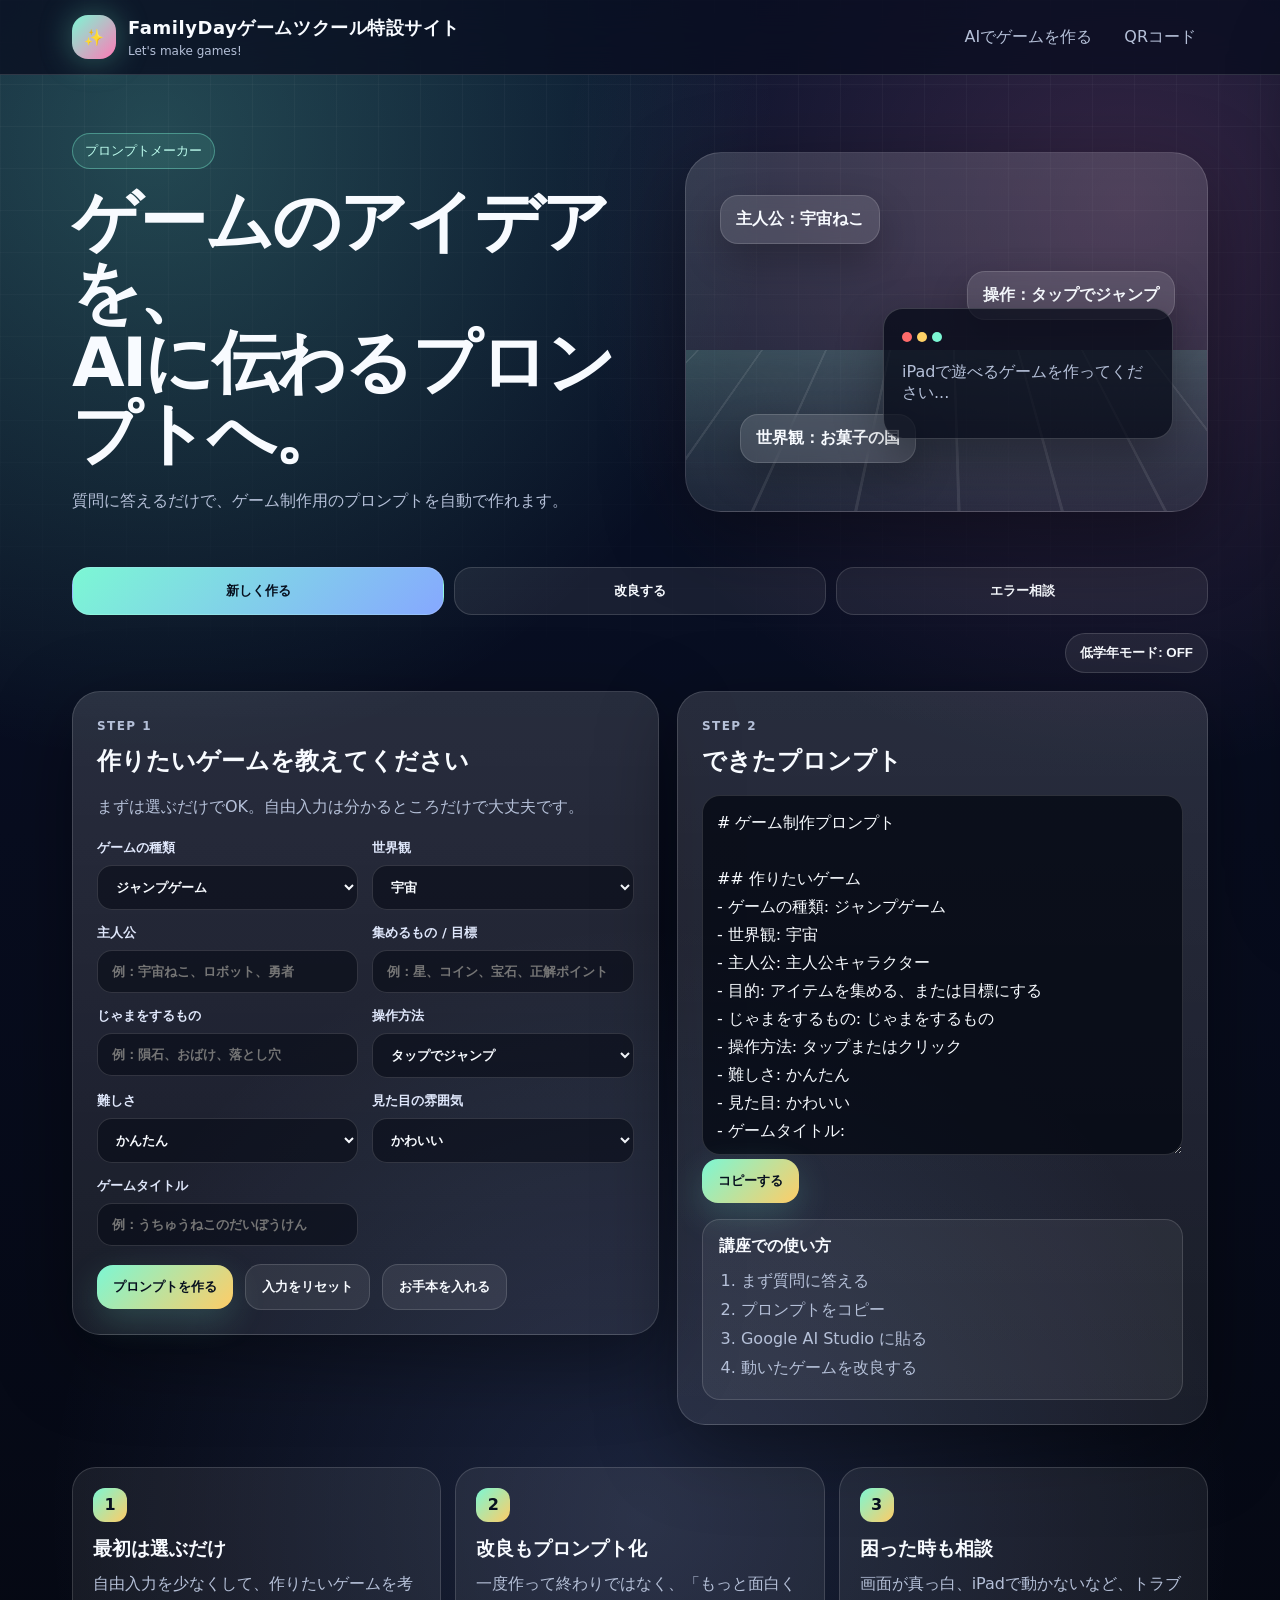
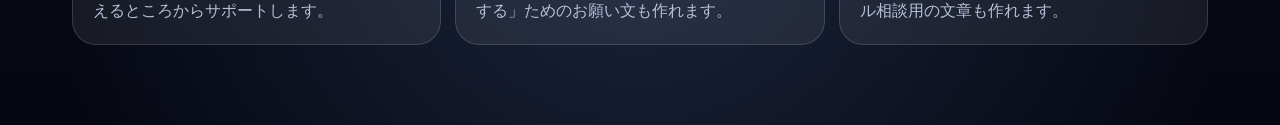
==== index.html @ 4c0fb4bf "Merge pull request #21 from RinRin-lol/17-作ったゲームで遊ぶ画面は不要 ゲームセンターへのリンクを削除" ====
<!doctype html>
<html lang="ja">
<head>
  <meta charset="utf-8" />
  <meta name="viewport" content="width=device-width, initial-scale=1" />
  <title>FamilyDayゲームツクール特設サイト</title>
  <link rel="stylesheet" href="styles.css" />
</head>
<body>
  <header class="site-header">
    <div class="header-inner">
      <a class="brand" href="#top" aria-label="トップへ戻る">
        <span class="brand-icon">✨</span>
        <span>
          <strong id="brandTitle">FamilyDayゲームツクール特設サイト</strong>
          <small>Let's make games!</small>
        </span>
      </a>
      <nav class="top-nav" aria-label="メニュー">
        <a id="navMakeGame" href="https://aistudio.google.com/" target="_blank" rel="noopener noreferrer">AIでゲームを作る</a>
        <a id="navQrCode" href="#qrSection" aria-controls="qrSection" aria-expanded="false">QRコード</a>
      </nav>
    </div>
  </header>

  <div class="qr-overlay" id="qrOverlay" aria-hidden="true"></div>

  <main id="top">
    <section class="hero">
      <div class="hero-copy">
        <p class="kicker" id="kickerText">プロンプトメーカー</p>
        <h1 id="heroTitle">ゲームのアイデアを、<br />AIに伝わるプロンプトへ。</h1>
        <p class="lead" id="heroLead">
          質問に答えるだけで、ゲーム制作用のプロンプトを自動で作れます。
        </p>
      </div>
      <div class="hero-card" aria-hidden="true">
        <div class="floating-card card-a" id="cardAText">主人公：宇宙ねこ</div>
        <div class="floating-card card-b" id="cardBText">操作：タップでジャンプ</div>
        <div class="floating-card card-c" id="cardCText">世界観：お菓子の国</div>
        <div class="prompt-preview">
          <span class="dot red"></span><span class="dot yellow"></span><span class="dot green"></span>
          <p id="previewPromptText">HTML、CSS、JavaScriptを使って、iPadで遊べるゲームを作ってください...</p>
        </div>
      </div>
    </section>

    <section class="qr-section" id="qrSection" aria-label="QRコード" aria-hidden="true">
      <div class="qr-panel">
        <button type="button" class="qr-close" id="qrCloseButton" aria-label="閉じる">×</button>
        <div class="qr-copy">
          <p class="kicker" id="qrKickerText">ゲーム共有QRコード</p>
          <h2 id="qrTitle">QRコードを表示</h2>
          <p id="qrLead">講座で配布するQRコードです。必要なときに保存して使えます。</p>
          <a class="btn primary" id="downloadQrButton" href="img/gamemake.png" download="gamemake.png">QRコードをダウンロード</a>
        </div>
        <figure class="qr-figure">
          <img src="img/gamemake.png" alt="ゲーム作成ページのQRコード" id="qrImage" loading="lazy" />
        </figure>
      </div>
    </section>

    <section class="mode-tabs" aria-label="モード選択">
      <button class="mode active" data-mode="make">新しく作る</button>
      <button class="mode" data-mode="improve">改良する</button>
      <button class="mode" data-mode="fix">エラー相談</button>
    </section>

    <section class="reading-mode-bar" aria-label="表示モード">
      <button type="button" class="btn ghost" id="readingModeToggle" aria-pressed="false">低学年モード: OFF</button>
    </section>

    <section class="workspace">
      <form class="panel form-panel" id="promptForm">
        <div class="panel-head">
          <p class="label">STEP 1</p>
          <h2 id="formTitle">作りたいゲームを教えてください</h2>
          <p id="formHelp">まずは選ぶだけでOK。自由入力は分かるところだけで大丈夫です。</p>
        </div>

        <div class="form-grid" id="make" data-section="make">
          <label>
            ゲームの種類
            <select id="genre">
              <option>ジャンプゲーム</option>
              <option>避けゲー</option>
              <option>シューティング</option>
              <option>迷路ゲーム</option>
              <option>クイズゲーム</option>
              <option>クリック連打ゲーム</option>
              <option>宝探しゲーム</option>
              <option>育成ゲーム</option>
              <option value="__other__">その他</option>
            </select>
            <input id="genreOther" class="hidden" placeholder="その他のゲームの種類を入力" />
          </label>
          <label>
            世界観
            <select id="world">
              <option>宇宙</option>
              <option>森</option>
              <option>海</option>
              <option>学校</option>
              <option>おばけ屋敷</option>
              <option>未来都市</option>
              <option>雪山</option>
              <option>お菓子の国</option>
              <option value="__other__">その他</option>
            </select>
            <input id="worldOther" class="hidden" placeholder="その他の世界観を入力" />
          </label>
          <label>
            主人公
            <input id="heroName" placeholder="例：宇宙ねこ、ロボット、勇者" />
          </label>
          <label>
            集めるもの / 目標
            <input id="goalItem" placeholder="例：星、コイン、宝石、正解ポイント" />
          </label>
          <label>
            じゃまをするもの
            <input id="enemy" placeholder="例：隕石、おばけ、落とし穴" />
          </label>
          <label>
            操作方法
            <select id="control">
              <option>タップまたはクリック</option>
              <option>画面上のボタン</option>
              <option>キーボードの矢印キー</option>
              <option>マウス移動</option>
              <option>タップでジャンプ</option>
              <option value="__other__">その他</option>
            </select>
            <input id="controlOther" class="hidden" placeholder="その他の操作方法を入力" />
          </label>
          <label>
            難しさ
            <select id="difficulty">
              <option>かんたん</option>
              <option>ふつう</option>
              <option>少しむずかしい</option>
              <option value="__other__">その他</option>
            </select>
            <input id="difficultyOther" class="hidden" placeholder="その他の難しさを入力" />
          </label>
          <label>
            見た目の雰囲気
            <select id="tone">
              <option>かわいい</option>
              <option>かっこいい</option>
              <option>レトロゲーム風</option>
              <option>明るくカラフル</option>
              <option>シンプルで見やすい</option>
              <option value="__other__">その他</option>
            </select>
            <input id="toneOther" class="hidden" placeholder="その他の見た目の雰囲気を入力" />
          </label>
          <label>
            ゲームタイトル
            <input id="gameTitle" placeholder="例：うちゅうねこのだいぼうけん" />
          </label>
        </div>

        <div class="form-grid hidden" id="improve" data-section="improve">
          <label>
            何を改良したい？
            <select id="improveType">
              <option>もっと面白くしたい</option>
              <option>難易度を上げたい</option>
              <option>難易度を下げたい</option>
              <option>スコア機能を追加したい</option>
              <option>制限時間を追加したい</option>
              <option>スマホ・iPadで遊びやすくしたい</option>
              <option>見た目を良くしたい</option>
              <option value="__other__">その他</option>
            </select>
            <input id="improveTypeOther" class="hidden" placeholder="その他の改良内容を入力" />
          </label>
          <label>
            今のゲームで気に入っているところ
            <input id="goodPoint" placeholder="例：キャラクター、操作、音、背景" />
          </label>
          <label class="wide">
            追加したいアイデア
            <textarea id="newIdea" rows="4" placeholder="例：時間がたつと敵が速くなるようにしたい"></textarea>
          </label>
        </div>

        <div class="form-grid hidden" id="fix" data-section="fix">
          <label>
            こまっていること
            <select id="trouble">
              <option>画面が真っ白</option>
              <option>ボタンが反応しない</option>
              <option>キャラクターが動かない</option>
              <option>iPadで操作しにくい</option>
              <option>ゲームオーバーにならない</option>
              <option>画像や音が表示されない</option>
              <option value="__other__">その他</option>
            </select>
            <input id="troubleOther" class="hidden" placeholder="その他のこまっていることを入力" />
          </label>
          <label class="wide">
            くわしい状況
            <textarea id="troubleDetail" rows="4" placeholder="例：コードを貼って実行したら、背景だけ表示されます"></textarea>
          </label>
        </div>

        <div class="form-actions">
          <button type="button" class="btn primary" id="generate">プロンプトを作る</button>
          <button type="reset" class="btn ghost" id="resetButton">入力をリセット</button>
          <button type="button" class="btn ghost" id="fillSample">お手本を入れる</button>
        </div>
      </form>

      <aside class="panel output-panel">
        <div class="panel-head">
          <p class="label">STEP 2</p>
          <h2>できたプロンプト</h2>
        </div>
        <textarea id="output" class="output" readonly placeholder="ここにプロンプトが表示されます"></textarea>
        <div class="copy-row">
          <button class="btn primary" id="copy">コピーする</button>
          <span id="copyStatus" role="status"></span>
        </div>
        <div class="hint-box">
          <strong>講座での使い方</strong>
          <ol>
            <li>まず質問に答える</li>
            <li>プロンプトをコピー</li>
            <li>Google AI Studio に貼る</li>
            <li>動いたゲームを改良する</li>
          </ol>
        </div>
      </aside>
    </section>

    <section class="cards-section">
      <article class="info-card">
        <span>1</span>
        <h3>最初は選ぶだけ</h3>
        <p>自由入力を少なくして、作りたいゲームを考えるところからサポートします。</p>
      </article>
      <article class="info-card">
        <span>2</span>
        <h3>改良もプロンプト化</h3>
        <p>一度作って終わりではなく、「もっと面白くする」ためのお願い文も作れます。</p>
      </article>
      <article class="info-card">
        <span>3</span>
        <h3>困った時も相談</h3>
        <p>画面が真っ白、iPadで動かないなど、トラブル相談用の文章も作れます。</p>
      </article>
    </section>
  </main>

  <script src="app.js"></script>
  <script src="gameLogic.js"></script>
</body>
</html>
---- styles.css ----
/* =========================================================
   Game Prompt Builder - styles.css
   子供向けゲーム制作講座用のプロンプト補助サイト
   ========================================================= */
:root {
  --bg: #080d1f;
  --panel: rgba(255, 255, 255, .08);
  --panel-strong: rgba(255, 255, 255, .13);
  --text: #f8fbff;
  --muted: #b5c0d8;
  --line: rgba(255, 255, 255, .14);
  --primary: #7cf7d4;
  --primary-2: #86a8ff;
  --accent: #ffcc66;
  --pink: #ff7ab6;
  --danger: #ff6b6b;
  --shadow: 0 24px 80px rgba(0, 0, 0, .38);
  --radius: 28px;
}

* { box-sizing: border-box; }
html { scroll-behavior: smooth; }
body {
  margin: 0;
  font-family: ui-sans-serif, system-ui, -apple-system, BlinkMacSystemFont, "Segoe UI", "Noto Sans JP", sans-serif;
  color: var(--text);
  min-height: 100vh;
  background:
    radial-gradient(circle at 12% 8%, rgba(124, 247, 212, .24), transparent 32%),
    radial-gradient(circle at 88% 12%, rgba(255, 122, 182, .18), transparent 30%),
    radial-gradient(circle at 50% 88%, rgba(134, 168, 255, .17), transparent 36%),
    linear-gradient(180deg, #08132c 0%, #080d1f 48%, #050812 100%);
}
body::before {
  content: "";
  position: fixed;
  inset: 0;
  pointer-events: none;
  background-image:
    linear-gradient(rgba(255,255,255,.035) 1px, transparent 1px),
    linear-gradient(90deg, rgba(255,255,255,.035) 1px, transparent 1px);
  background-size: 42px 42px;
  mask-image: linear-gradient(to bottom, black 0%, transparent 85%);
}
a { color: inherit; text-decoration: none; }

.site-header {
  position: sticky;
  top: 0;
  z-index: 10;
  border-bottom: 1px solid var(--line);
  background: rgba(8, 13, 31, .76);
  backdrop-filter: blur(18px);
}
.header-inner {
  max-width: 1180px;
  margin: auto;
  padding: 15px 22px;
  display: flex;
  align-items: center;
  justify-content: space-between;
  gap: 18px;
}
.brand { display: flex; align-items: center; gap: 12px; }
.brand-icon {
  width: 44px;
  height: 44px;
  display: grid;
  place-items: center;
  border-radius: 16px;
  background: linear-gradient(135deg, var(--primary), var(--pink));
  box-shadow: 0 0 32px rgba(124, 247, 212, .34);
}
.brand strong { display: block; font-size: 18px; letter-spacing: .03em; }
.brand small { color: var(--muted); font-size: 12px; }
.top-nav { display: flex; gap: 8px; flex-wrap: wrap; }
.top-nav a {
  color: var(--muted);
  padding: 8px 11px;
  border: 1px solid transparent;
  border-radius: 999px;
}
.top-nav a:hover { color: var(--text); border-color: var(--line); background: rgba(255,255,255,.06); }

.hero {
  max-width: 1180px;
  margin: auto;
  padding: 58px 22px 28px;
  display: grid;
  grid-template-columns: minmax(0, 1.05fr) minmax(320px, .95fr);
  gap: 34px;
  align-items: center;
}
.kicker {
  display: inline-flex;
  color: #bffff0;
  border: 1px solid rgba(124, 247, 212, .38);
  background: rgba(124, 247, 212, .1);
  border-radius: 999px;
  padding: 8px 12px;
  margin: 0 0 18px;
  font-size: 13px;
}
h1 {
  margin: 0;
  font-size: clamp(38px, 6vw, 68px);
  line-height: 1.04;
  letter-spacing: -.04em;
}
.lead {
  color: var(--muted);
  line-height: 1.85;
  font-size: 16px;
  max-width: 680px;
}
.hero-actions, .form-actions, .copy-row { display: flex; align-items: center; gap: 12px; flex-wrap: wrap; }
.btn {
  border: 0;
  border-radius: 16px;
  padding: 13px 16px;
  font-weight: 850;
  cursor: pointer;
  transition: transform .18s ease, box-shadow .18s ease, background .18s ease;
}
.btn:hover { transform: translateY(-2px); }
.btn.primary {
  color: #07101f;
  background: linear-gradient(135deg, var(--primary), var(--accent));
  box-shadow: 0 12px 34px rgba(124, 247, 212, .19);
}
.btn.ghost {
  color: var(--text);
  background: rgba(255,255,255,.08);
  border: 1px solid var(--line);
}

.hero-card {
  min-height: 360px;
  border: 1px solid var(--line);
  border-radius: 36px;
  background: linear-gradient(180deg, rgba(255,255,255,.14), rgba(255,255,255,.06));
  box-shadow: var(--shadow);
  position: relative;
  overflow: hidden;
}
.hero-card::before {
  content: "";
  position: absolute;
  inset: 55% -10% -22%;
  background:
    repeating-linear-gradient(90deg, rgba(255,255,255,.09) 0 2px, transparent 2px 64px),
    linear-gradient(180deg, rgba(124,247,212,.16), transparent);
  transform: perspective(420px) rotateX(58deg);
  transform-origin: top;
}
.floating-card {
  position: absolute;
  border: 1px solid var(--line);
  background: rgba(255,255,255,.12);
  backdrop-filter: blur(12px);
  padding: 13px 15px;
  border-radius: 18px;
  box-shadow: 0 16px 38px rgba(0,0,0,.24);
  font-weight: 800;
}
.card-a { top: 42px; left: 34px; }
.card-b { top: 118px; right: 32px; }
.card-c { bottom: 48px; left: 54px; }
.prompt-preview {
  position: absolute;
  right: 34px;
  bottom: 72px;
  width: min(290px, 70%);
  border: 1px solid rgba(255,255,255,.18);
  border-radius: 20px;
  background: rgba(5, 9, 22, .74);
  padding: 18px;
  color: var(--muted);
  box-shadow: 0 18px 48px rgba(0,0,0,.32);
}
.dot { display: inline-block; width: 10px; height: 10px; border-radius: 50%; margin-right: 5px; }
.red { background: #ff6b6b; } .yellow { background: #ffd166; } .green { background: #7cf7d4; }

.mode-tabs {
  max-width: 1180px;
  margin: 8px auto 18px;
  padding: 0 22px;
  display: grid;
  grid-template-columns: repeat(3, 1fr);
  gap: 10px;
}
.mode {
  border: 1px solid var(--line);
  background: rgba(255,255,255,.07);
  color: var(--text);
  border-radius: 18px;
  padding: 14px 12px;
  cursor: pointer;
  font-weight: 850;
}
.mode.active {
  color: #07101f;
  background: linear-gradient(135deg, var(--primary), var(--primary-2));
}

.qr-overlay {
  position: fixed;
  inset: 0;
  background: rgba(3, 7, 18, .56);
  backdrop-filter: blur(2px);
  opacity: 0;
  pointer-events: none;
  transition: opacity .24s ease;
  z-index: 24;
}

.qr-overlay.open {
  opacity: 1;
  pointer-events: auto;
}

.qr-section {
  position: fixed;
  top: 0;
  right: 0;
  width: min(94vw, 520px);
  height: 100vh;
  z-index: 25;
  padding: 18px;
  transform: translateX(102%);
  transition: transform .28s ease;
  pointer-events: none;
}

.qr-section.open {
  transform: translateX(0);
  pointer-events: auto;
}

.qr-panel {
  position: relative;
  border: 1px solid var(--line);
  border-radius: var(--radius);
  background: linear-gradient(180deg, var(--panel-strong), var(--panel));
  box-shadow: var(--shadow);
  padding: 24px;
  display: grid;
  grid-template-columns: 1fr;
  gap: 16px;
  height: 100%;
  overflow: auto;
  align-content: start;
}

.qr-close {
  position: absolute;
  top: 12px;
  right: 12px;
  width: 38px;
  height: 38px;
  border: 1px solid var(--line);
  border-radius: 12px;
  color: var(--text);
  background: rgba(255,255,255,.08);
  cursor: pointer;
  font-size: 24px;
  line-height: 1;
}

.qr-copy h2 {
  margin: 0 0 10px;
  font-size: 30px;
  padding-right: 42px;
}

.qr-copy p {
  margin: 0 0 14px;
  color: var(--muted);
  line-height: 1.8;
}

.qr-figure {
  margin: 0;
  display: grid;
  place-items: center;
  border: 1px solid var(--line);
  border-radius: 20px;
  background: rgba(255, 255, 255, .06);
  padding: 12px;
}

.qr-figure img {
  display: block;
  width: min(100%, 280px);
  height: auto;
  border-radius: 12px;
}

.reading-mode-bar {
  max-width: 1180px;
  margin: 0 auto 18px;
  padding: 0 22px;
  display: flex;
  justify-content: flex-end;
}

#readingModeToggle {
  padding: 10px 14px;
  border-radius: 999px;
}

.workspace {
  max-width: 1180px;
  margin: auto;
  padding: 0 22px 34px;
  display: grid;
  grid-template-columns: minmax(0, 1.05fr) minmax(330px, .95fr);
  gap: 18px;
  align-items: start;
}
.panel {
  border: 1px solid var(--line);
  border-radius: var(--radius);
  background: linear-gradient(180deg, var(--panel-strong), var(--panel));
  box-shadow: var(--shadow);
  padding: 24px;
}
.panel-head { margin-bottom: 18px; }
.label {
  color: var(--primary);
  font-weight: 900;
  font-size: 12px;
  letter-spacing: .12em;
  margin: 0 0 8px;
}
.panel h2 { margin: 0 0 8px; font-size: 24px; }
.panel p { color: var(--muted); line-height: 1.75; }
.form-grid {
  display: grid;
  grid-template-columns: repeat(2, minmax(0, 1fr));
  gap: 14px;
  align-items: start;
}
.hidden { display: none; }
label {
  display: grid;
  gap: 8px;
  color: #dfe7fb;
  font-size: 13px;
  font-weight: 800;
  align-self: start;
}
label.wide { grid-column: 1 / -1; }
input, select, textarea {
  width: 100%;
  border: 1px solid var(--line);
  background: rgba(4, 8, 20, .54);
  color: var(--text);
  border-radius: 15px;
  padding: 13px 14px;
  outline: none;
  font: inherit;
}
textarea { resize: vertical; }
input:focus, select:focus, textarea:focus {
  border-color: rgba(124, 247, 212, .75);
  box-shadow: 0 0 0 4px rgba(124, 247, 212, .12);
}
.form-actions { margin-top: 18px; }
.output {
  width: 100%;
  min-height: 360px;
  border-radius: 18px;
  line-height: 1.75;
  background: rgba(2, 6, 16, .72);
}
#copyStatus { color: var(--primary); font-weight: 800; }
.hint-box {
  margin-top: 16px;
  border: 1px solid var(--line);
  border-radius: 18px;
  padding: 16px;
  background: rgba(255,255,255,.06);
  color: var(--muted);
}
.hint-box strong { color: var(--text); }
.hint-box ol { margin: 10px 0 0; padding-left: 22px; line-height: 1.8; }

.cards-section {
  max-width: 1180px;
  margin: auto;
  padding: 8px 22px 80px;
  display: grid;
  grid-template-columns: repeat(3, 1fr);
  gap: 14px;
}
.info-card {
  border: 1px solid var(--line);
  border-radius: 24px;
  background: rgba(255,255,255,.07);
  padding: 20px;
}
.info-card span {
  width: 34px;
  height: 34px;
  display: grid;
  place-items: center;
  border-radius: 12px;
  color: #07101f;
  background: linear-gradient(135deg, var(--primary), var(--accent));
  font-weight: 900;
}
.info-card h3 { margin: 14px 0 8px; }
.info-card p { margin: 0; color: var(--muted); line-height: 1.7; }

@media (max-width: 860px) {
  .top-nav { display: none; }
  .hero, .workspace { grid-template-columns: 1fr; }
  .hero-card { min-height: 270px; }
  .mode-tabs { grid-template-columns: repeat(2, 1fr); }
  .cards-section { grid-template-columns: 1fr; }
  .reading-mode-bar { justify-content: stretch; }
  #readingModeToggle { width: 100%; }
}
@media (max-width: 560px) {
  .qr-section { width: 100vw; padding: 12px; }
  .qr-panel { padding: 18px; }
  .form-grid { grid-template-columns: 1fr; }
  h1 { font-size: 38px; }
  .hero { padding-top: 34px; }
  .mode-tabs { grid-template-columns: 1fr; }
  .panel { padding: 18px; }
}
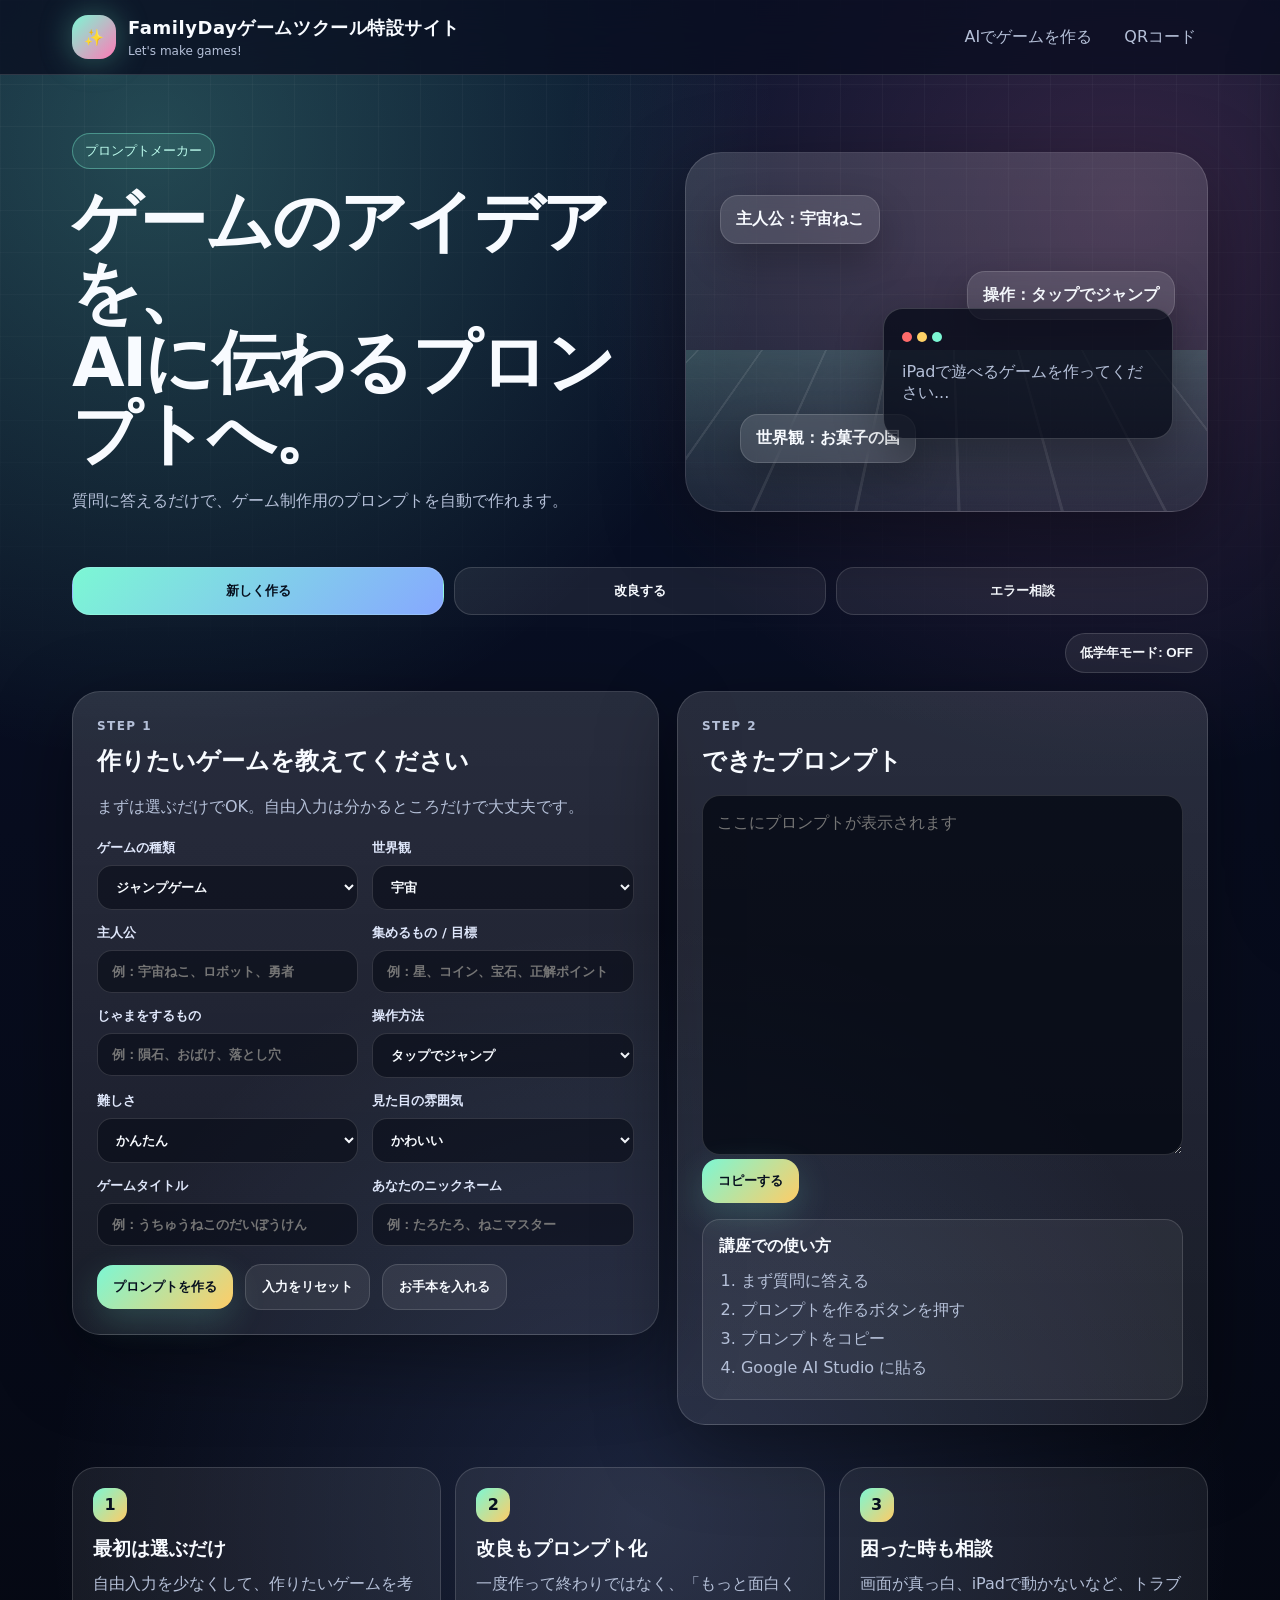
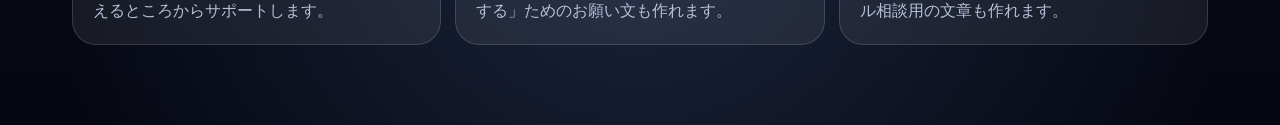
==== commit 572395ca: "ニックネーム欄の追加及びそれに関連するロジックの修正" ====
--- a/index.html
+++ b/index.html
@@ -159,6 +159,10 @@
             ゲームタイトル
             <input id="gameTitle" placeholder="例：うちゅうねこのだいぼうけん" />
           </label>
+          <label>
+            あなたのニックネーム
+            <input id="nickname" placeholder="例：りんたろう、ねこマスター" />
+          </label>
         </div>
 
         <div class="form-grid hidden" id="improve" data-section="improve">
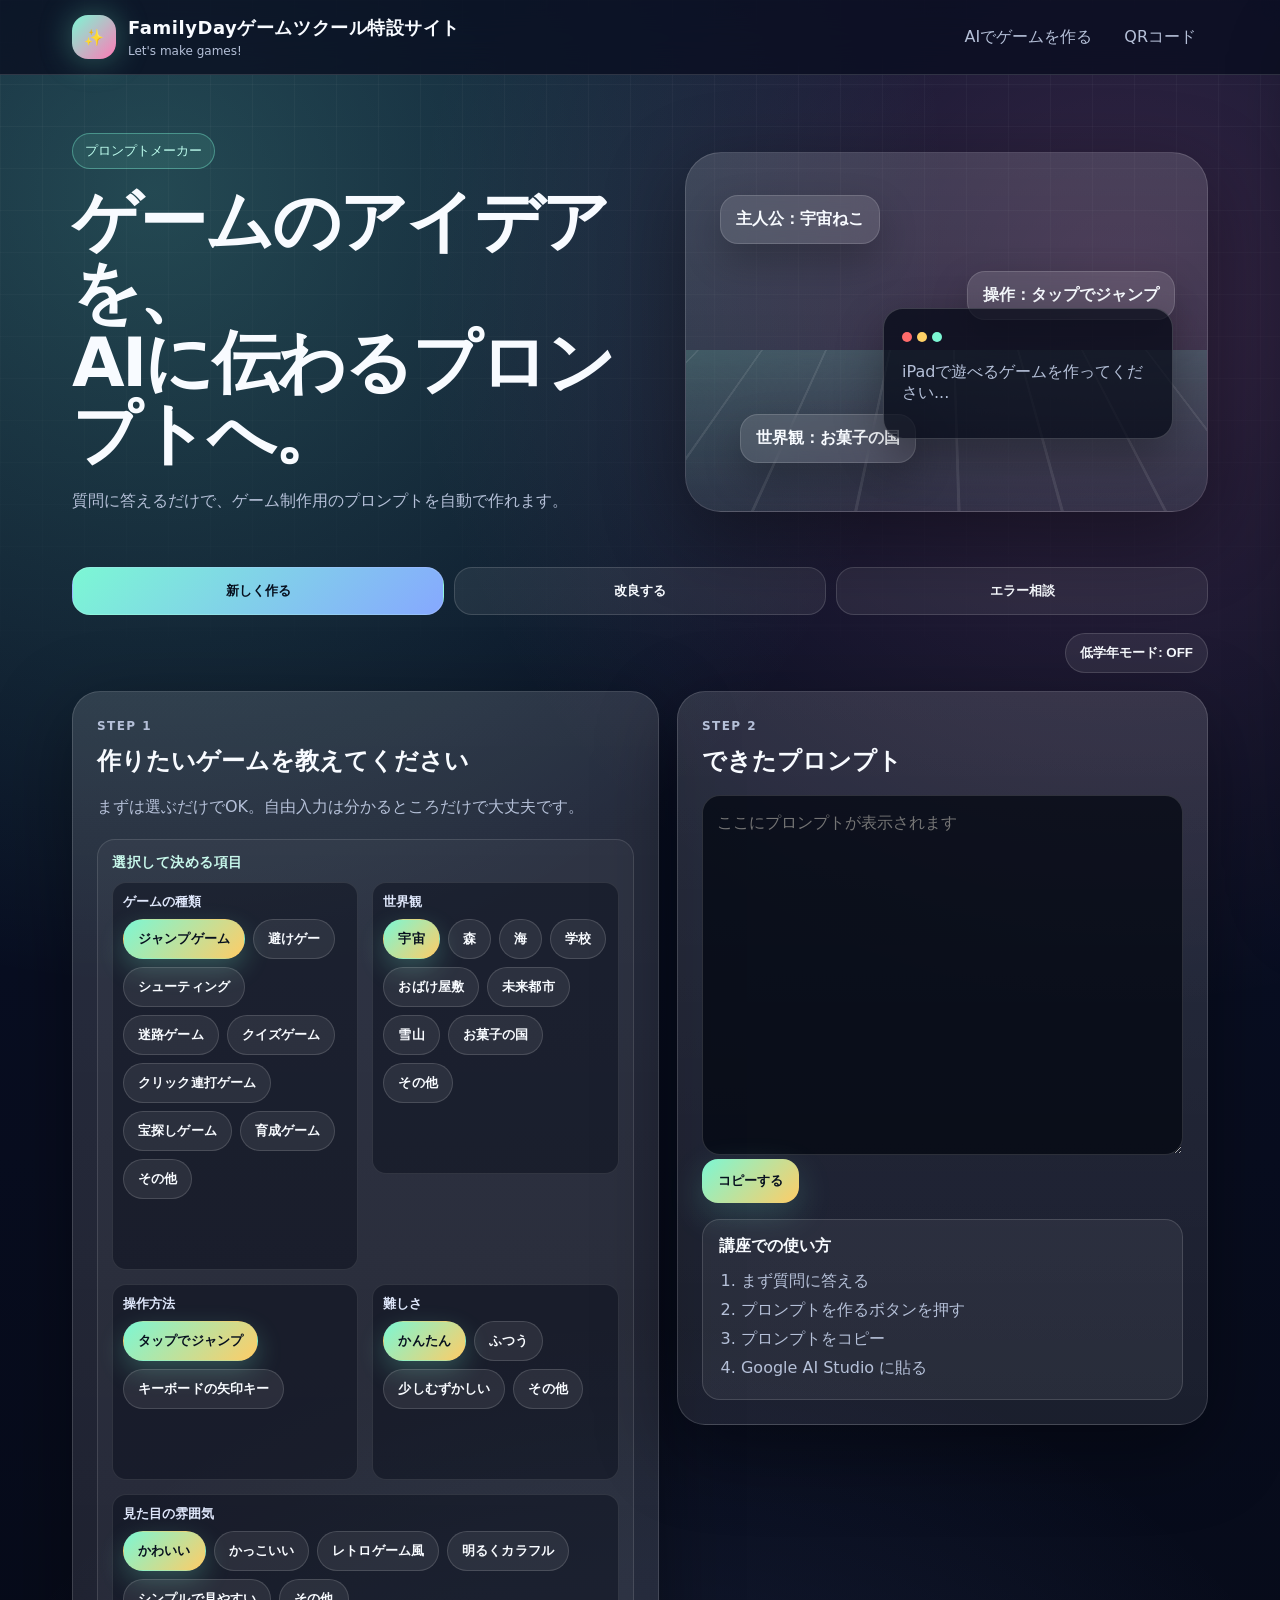
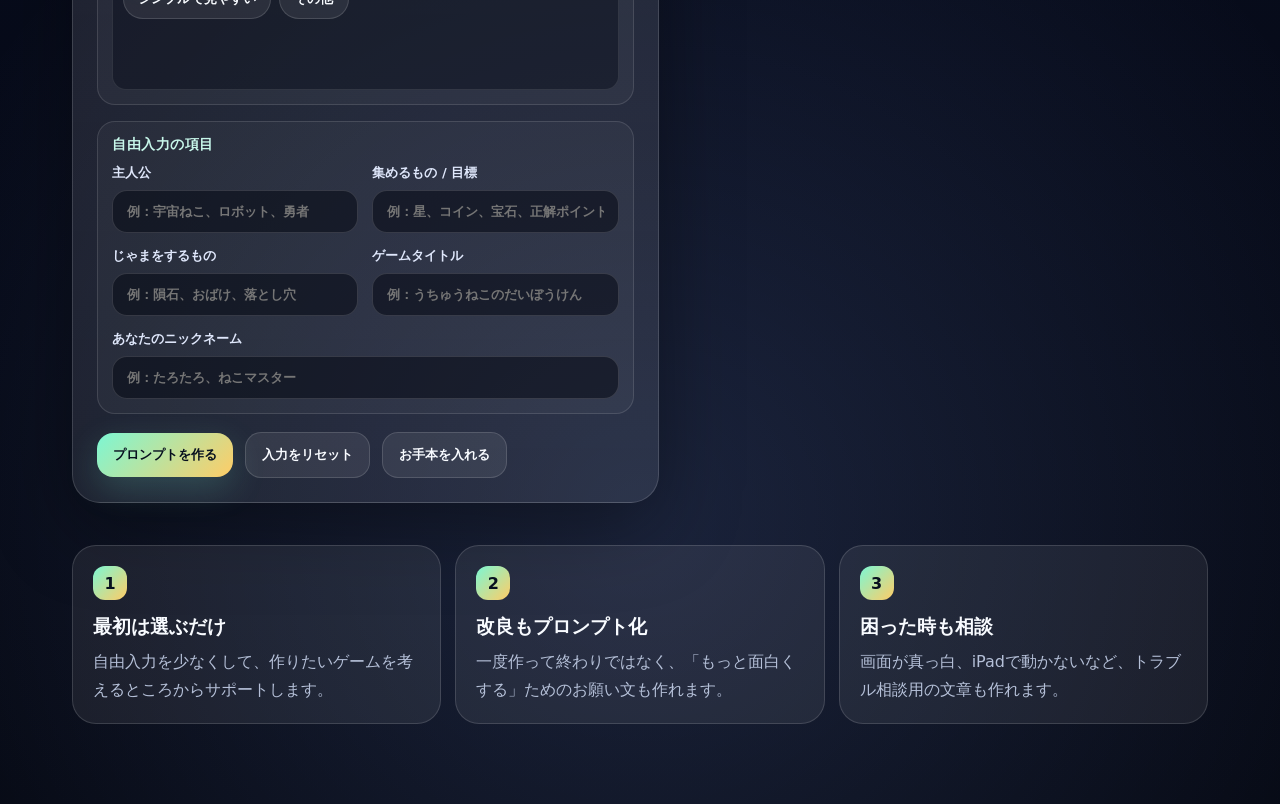
==== commit 2cdc703c: "プルダウンの廃止" ====
--- a/index.html
+++ b/index.html
@@ -79,90 +79,101 @@
         </div>
 
         <div class="form-grid" id="make" data-section="make">
-          <label>
-            ゲームの種類
-            <select id="genre">
-              <option>ジャンプゲーム</option>
-              <option>避けゲー</option>
-              <option>シューティング</option>
-              <option>迷路ゲーム</option>
-              <option>クイズゲーム</option>
-              <option>クリック連打ゲーム</option>
-              <option>宝探しゲーム</option>
-              <option>育成ゲーム</option>
-              <option value="__other__">その他</option>
-            </select>
-            <input id="genreOther" class="hidden" placeholder="その他のゲームの種類を入力" />
-          </label>
-          <label>
-            世界観
-            <select id="world">
-              <option>宇宙</option>
-              <option>森</option>
-              <option>海</option>
-              <option>学校</option>
-              <option>おばけ屋敷</option>
-              <option>未来都市</option>
-              <option>雪山</option>
-              <option>お菓子の国</option>
-              <option value="__other__">その他</option>
-            </select>
-            <input id="worldOther" class="hidden" placeholder="その他の世界観を入力" />
-          </label>
-          <label>
-            主人公
-            <input id="heroName" placeholder="例：宇宙ねこ、ロボット、勇者" />
-          </label>
-          <label>
-            集めるもの / 目標
-            <input id="goalItem" placeholder="例：星、コイン、宝石、正解ポイント" />
-          </label>
-          <label>
-            じゃまをするもの
-            <input id="enemy" placeholder="例：隕石、おばけ、落とし穴" />
-          </label>
-          <label>
-            操作方法
-            <select id="control">
-              <option>タップまたはクリック</option>
-              <option>画面上のボタン</option>
-              <option>キーボードの矢印キー</option>
-              <option>マウス移動</option>
-              <option>タップでジャンプ</option>
-              <option value="__other__">その他</option>
-            </select>
-            <input id="controlOther" class="hidden" placeholder="その他の操作方法を入力" />
-          </label>
-          <label>
-            難しさ
-            <select id="difficulty">
-              <option>かんたん</option>
-              <option>ふつう</option>
-              <option>少しむずかしい</option>
-              <option value="__other__">その他</option>
-            </select>
-            <input id="difficultyOther" class="hidden" placeholder="その他の難しさを入力" />
-          </label>
-          <label>
-            見た目の雰囲気
-            <select id="tone">
-              <option>かわいい</option>
-              <option>かっこいい</option>
-              <option>レトロゲーム風</option>
-              <option>明るくカラフル</option>
-              <option>シンプルで見やすい</option>
-              <option value="__other__">その他</option>
-            </select>
-            <input id="toneOther" class="hidden" placeholder="その他の見た目の雰囲気を入力" />
-          </label>
-          <label>
-            ゲームタイトル
-            <input id="gameTitle" placeholder="例：うちゅうねこのだいぼうけん" />
-          </label>
-          <label>
-            あなたのニックネーム
-            <input id="nickname" placeholder="例：りんたろう、ねこマスター" />
-          </label>
+          <section class="input-panel-block choice-panel-block" aria-label="選択パネル">
+            <h3 class="input-panel-title" id="selectionPanelTitle">選択して決める項目</h3>
+            <div class="panel-grid">
+              <label class="select-field">
+                ゲームの種類
+                <select id="genre">
+                  <option>ジャンプゲーム</option>
+                  <option>避けゲー</option>
+                  <option>シューティング</option>
+                  <option>迷路ゲーム</option>
+                  <option>クイズゲーム</option>
+                  <option>クリック連打ゲーム</option>
+                  <option>宝探しゲーム</option>
+                  <option>育成ゲーム</option>
+                  <option value="__other__">その他</option>
+                </select>
+                <div class="other-slot"><input id="genreOther" class="hidden" placeholder="その他のゲームの種類を入力" /></div>
+              </label>
+              <label class="select-field">
+                世界観
+                <select id="world">
+                  <option>宇宙</option>
+                  <option>森</option>
+                  <option>海</option>
+                  <option>学校</option>
+                  <option>おばけ屋敷</option>
+                  <option>未来都市</option>
+                  <option>雪山</option>
+                  <option>お菓子の国</option>
+                  <option value="__other__">その他</option>
+                </select>
+                <div class="other-slot"><input id="worldOther" class="hidden" placeholder="その他の世界観を入力" /></div>
+              </label>
+              <label class="select-field">
+                操作方法
+                <select id="control">
+                  <option>タップまたはクリック</option>
+                  <option>画面上のボタン</option>
+                  <option>キーボードの矢印キー</option>
+                  <option>マウス移動</option>
+                  <option>タップでジャンプ</option>
+                  <option value="__other__">その他</option>
+                </select>
+                <div class="other-slot"><input id="controlOther" class="hidden" placeholder="その他の操作方法を入力" /></div>
+              </label>
+              <label class="select-field">
+                難しさ
+                <select id="difficulty">
+                  <option>かんたん</option>
+                  <option>ふつう</option>
+                  <option>少しむずかしい</option>
+                  <option value="__other__">その他</option>
+                </select>
+                <div class="other-slot"><input id="difficultyOther" class="hidden" placeholder="その他の難しさを入力" /></div>
+              </label>
+              <label class="select-field wide">
+                見た目の雰囲気
+                <select id="tone">
+                  <option>かわいい</option>
+                  <option>かっこいい</option>
+                  <option>レトロゲーム風</option>
+                  <option>明るくカラフル</option>
+                  <option>シンプルで見やすい</option>
+                  <option value="__other__">その他</option>
+                </select>
+                <div class="other-slot"><input id="toneOther" class="hidden" placeholder="その他の見た目の雰囲気を入力" /></div>
+              </label>
+            </div>
+          </section>
+
+          <section class="input-panel-block free-input-panel" aria-label="自由入力パネル">
+            <h3 class="input-panel-title" id="freeInputPanelTitle">自由入力の項目</h3>
+            <div class="panel-grid">
+              <label>
+                主人公
+                <input id="heroName" placeholder="例：宇宙ねこ、ロボット、勇者" />
+              </label>
+              <label>
+                集めるもの / 目標
+                <input id="goalItem" placeholder="例：星、コイン、宝石、正解ポイント" />
+              </label>
+              <label>
+                じゃまをするもの
+                <input id="enemy" placeholder="例：隕石、おばけ、落とし穴" />
+              </label>
+              <label>
+                ゲームタイトル
+                <input id="gameTitle" placeholder="例：うちゅうねこのだいぼうけん" />
+              </label>
+              <label class="wide">
+                あなたのニックネーム
+                <input id="nickname" placeholder="例：りんたろう、ねこマスター" />
+              </label>
+            </div>
+          </section>
         </div>
 
         <div class="form-grid hidden" id="improve" data-section="improve">
--- a/styles.css
+++ b/styles.css
@@ -341,6 +341,62 @@
   gap: 14px;
   align-items: start;
 }
+
+#make.form-grid {
+  grid-template-columns: 1fr;
+  gap: 16px;
+}
+
+.input-panel-block {
+  border: 1px solid rgba(255,255,255,.12);
+  border-radius: 18px;
+  padding: 14px;
+  background: rgba(255,255,255,.04);
+}
+
+.input-panel-title {
+  margin: 0 0 10px;
+  font-size: 14px;
+  letter-spacing: .04em;
+  color: #c7f7ea;
+}
+
+.panel-grid {
+  display: grid;
+  grid-template-columns: repeat(2, minmax(0, 1fr));
+  gap: 14px;
+  align-items: start;
+}
+
+.choice-panel-block .panel-grid {
+  grid-template-columns: repeat(2, minmax(0, 1fr));
+}
+
+.free-input-panel .panel-grid {
+  grid-template-columns: repeat(2, minmax(0, 1fr));
+}
+
+.select-field {
+  border: 1px solid rgba(255,255,255,.1);
+  border-radius: 14px;
+  padding: 10px;
+  background: rgba(6, 10, 24, .44);
+}
+
+.select-field .choice-options {
+  min-height: 86px;
+  align-content: flex-start;
+}
+
+.other-slot {
+  min-height: 52px;
+  display: flex;
+  align-items: flex-start;
+}
+
+.other-slot input {
+  margin-top: 8px;
+}
 .hidden { display: none; }
 label {
   display: grid;
@@ -365,6 +421,61 @@
 input:focus, select:focus, textarea:focus {
   border-color: rgba(124, 247, 212, .75);
   box-shadow: 0 0 0 4px rgba(124, 247, 212, .12);
+}
+
+.choice-native-select {
+  position: absolute;
+  width: 1px;
+  height: 1px;
+  padding: 0;
+  margin: -1px;
+  overflow: hidden;
+  border: 0;
+  clip: rect(0 0 0 0);
+  clip-path: inset(50%);
+  white-space: nowrap;
+}
+
+.choice-options {
+  display: flex;
+  flex-wrap: wrap;
+  gap: 8px;
+}
+
+.choice-chip {
+  border: 1px solid var(--line);
+  background: rgba(255,255,255,.08);
+  color: var(--text);
+  border-radius: 999px;
+  padding: 10px 14px;
+  font: inherit;
+  font-size: 13px;
+  font-weight: 800;
+  letter-spacing: .01em;
+  cursor: pointer;
+  transition: transform .16s ease, border-color .16s ease, background .16s ease, box-shadow .16s ease;
+}
+
+.choice-chip:hover {
+  transform: translateY(-1px);
+  border-color: rgba(124, 247, 212, .46);
+  background: rgba(124, 247, 212, .14);
+}
+
+.choice-chip.active {
+  color: #07101f;
+  border-color: transparent;
+  background: linear-gradient(135deg, var(--primary), var(--accent));
+  box-shadow: 0 10px 26px rgba(124, 247, 212, .24);
+}
+
+.choice-chip:focus-visible {
+  outline: 2px solid rgba(124, 247, 212, .9);
+  outline-offset: 2px;
+}
+
+body.kana-mode .choice-chip {
+  letter-spacing: .03em;
 }
 .form-actions { margin-top: 18px; }
 .output {
@@ -426,6 +537,7 @@
   .qr-section { width: 100vw; padding: 12px; }
   .qr-panel { padding: 18px; }
   .form-grid { grid-template-columns: 1fr; }
+  .panel-grid { grid-template-columns: 1fr; }
   h1 { font-size: 38px; }
   .hero { padding-top: 34px; }
   .mode-tabs { grid-template-columns: 1fr; }
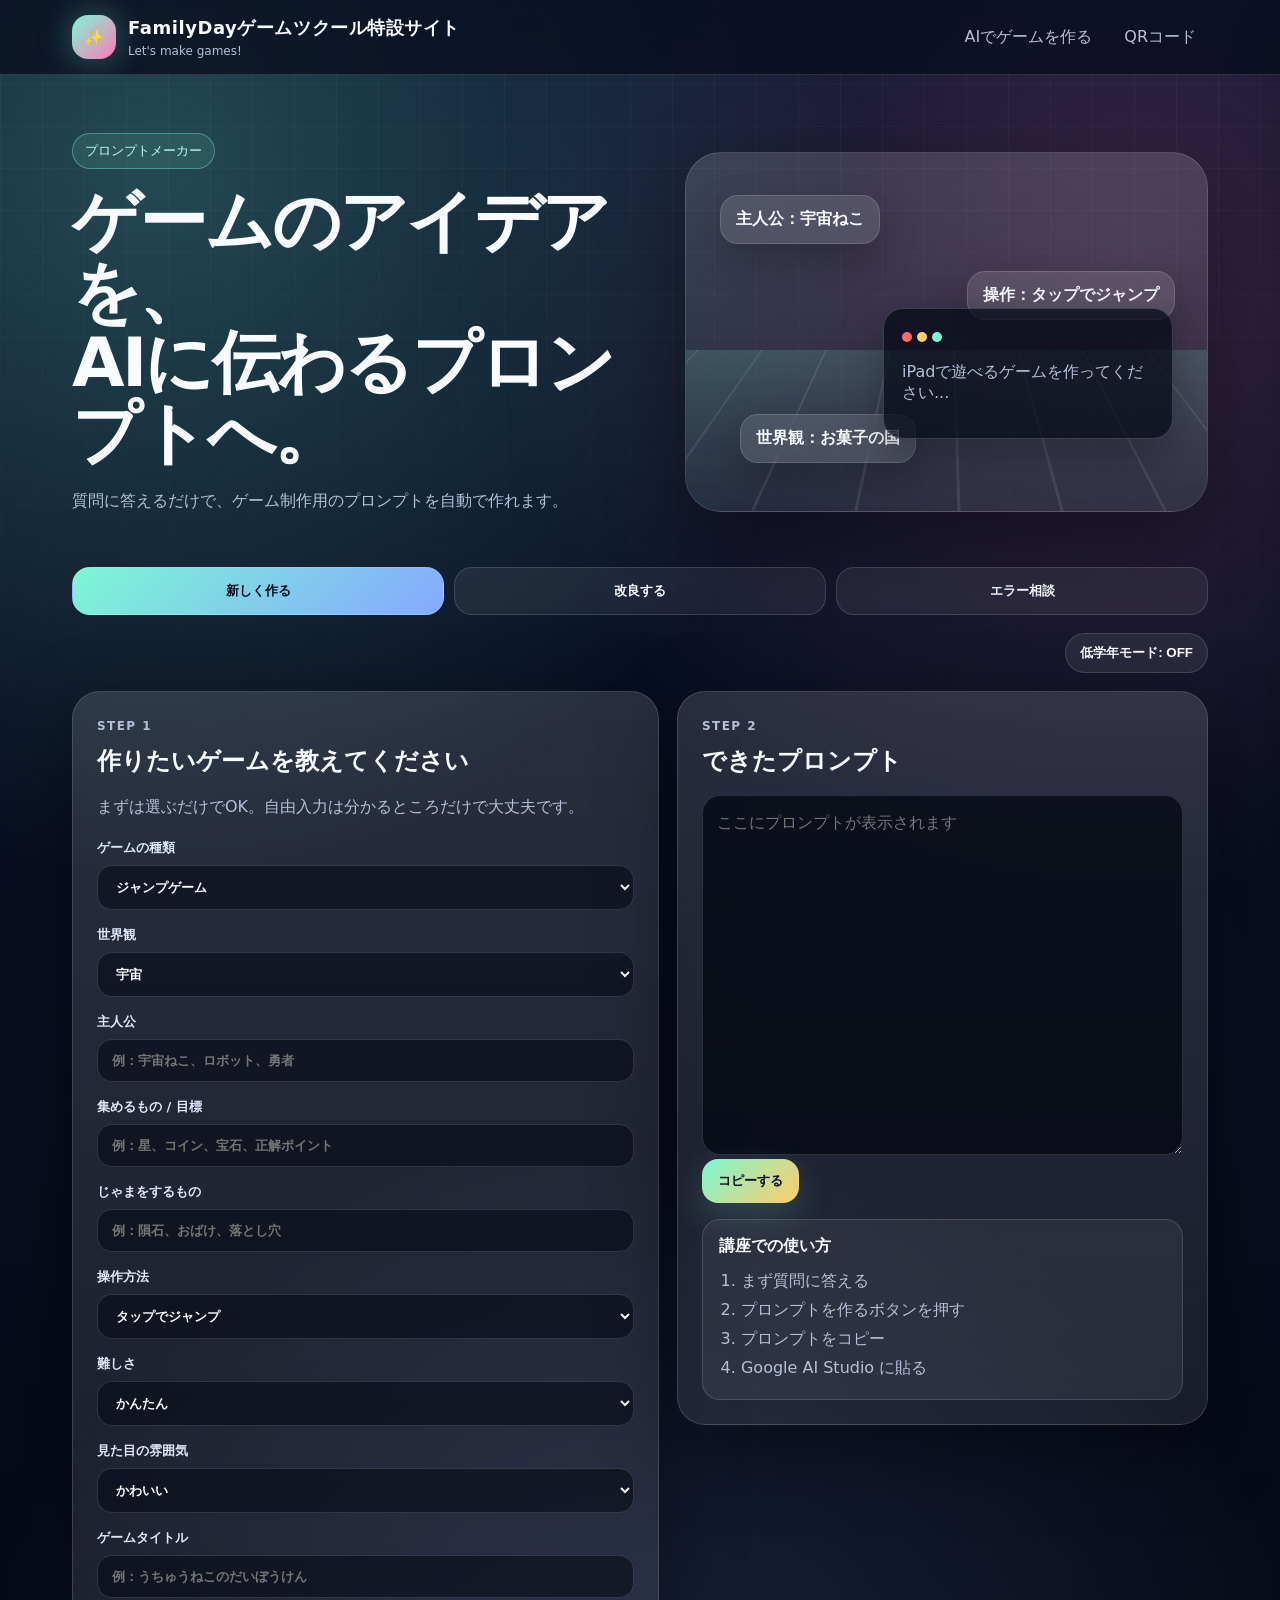
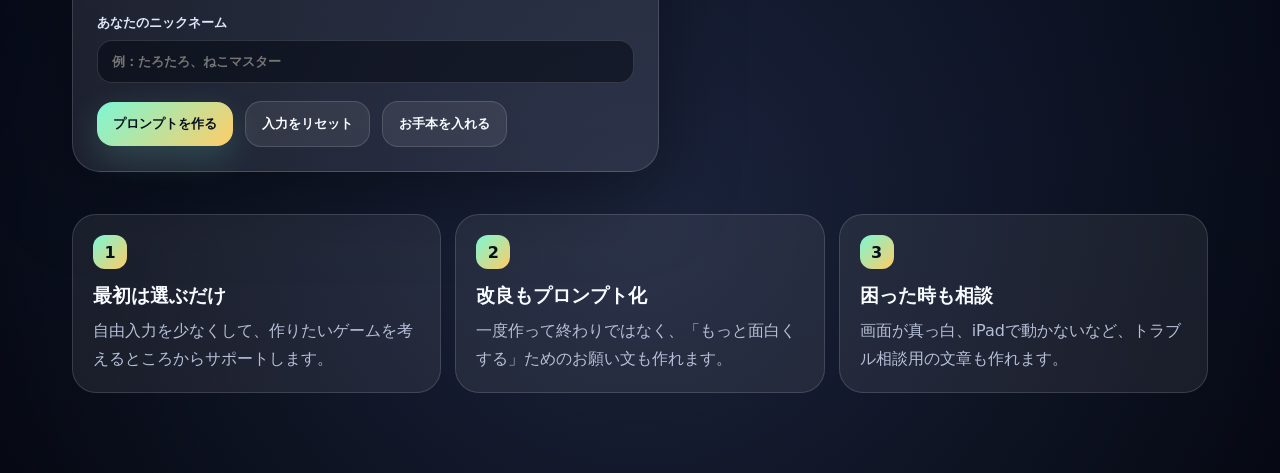
==== commit 9f6e8637: "Merge pull request #22 from RinRin-lol/feature-sei ニックネーム欄の追加及びそれに関連するロジックの修正" ====
--- a/index.html
+++ b/index.html
@@ -79,101 +79,90 @@
         </div>
 
         <div class="form-grid" id="make" data-section="make">
-          <section class="input-panel-block choice-panel-block" aria-label="選択パネル">
-            <h3 class="input-panel-title" id="selectionPanelTitle">選択して決める項目</h3>
-            <div class="panel-grid">
-              <label class="select-field">
-                ゲームの種類
-                <select id="genre">
-                  <option>ジャンプゲーム</option>
-                  <option>避けゲー</option>
-                  <option>シューティング</option>
-                  <option>迷路ゲーム</option>
-                  <option>クイズゲーム</option>
-                  <option>クリック連打ゲーム</option>
-                  <option>宝探しゲーム</option>
-                  <option>育成ゲーム</option>
-                  <option value="__other__">その他</option>
-                </select>
-                <div class="other-slot"><input id="genreOther" class="hidden" placeholder="その他のゲームの種類を入力" /></div>
-              </label>
-              <label class="select-field">
-                世界観
-                <select id="world">
-                  <option>宇宙</option>
-                  <option>森</option>
-                  <option>海</option>
-                  <option>学校</option>
-                  <option>おばけ屋敷</option>
-                  <option>未来都市</option>
-                  <option>雪山</option>
-                  <option>お菓子の国</option>
-                  <option value="__other__">その他</option>
-                </select>
-                <div class="other-slot"><input id="worldOther" class="hidden" placeholder="その他の世界観を入力" /></div>
-              </label>
-              <label class="select-field">
-                操作方法
-                <select id="control">
-                  <option>タップまたはクリック</option>
-                  <option>画面上のボタン</option>
-                  <option>キーボードの矢印キー</option>
-                  <option>マウス移動</option>
-                  <option>タップでジャンプ</option>
-                  <option value="__other__">その他</option>
-                </select>
-                <div class="other-slot"><input id="controlOther" class="hidden" placeholder="その他の操作方法を入力" /></div>
-              </label>
-              <label class="select-field">
-                難しさ
-                <select id="difficulty">
-                  <option>かんたん</option>
-                  <option>ふつう</option>
-                  <option>少しむずかしい</option>
-                  <option value="__other__">その他</option>
-                </select>
-                <div class="other-slot"><input id="difficultyOther" class="hidden" placeholder="その他の難しさを入力" /></div>
-              </label>
-              <label class="select-field wide">
-                見た目の雰囲気
-                <select id="tone">
-                  <option>かわいい</option>
-                  <option>かっこいい</option>
-                  <option>レトロゲーム風</option>
-                  <option>明るくカラフル</option>
-                  <option>シンプルで見やすい</option>
-                  <option value="__other__">その他</option>
-                </select>
-                <div class="other-slot"><input id="toneOther" class="hidden" placeholder="その他の見た目の雰囲気を入力" /></div>
-              </label>
-            </div>
-          </section>
-
-          <section class="input-panel-block free-input-panel" aria-label="自由入力パネル">
-            <h3 class="input-panel-title" id="freeInputPanelTitle">自由入力の項目</h3>
-            <div class="panel-grid">
-              <label>
-                主人公
-                <input id="heroName" placeholder="例：宇宙ねこ、ロボット、勇者" />
-              </label>
-              <label>
-                集めるもの / 目標
-                <input id="goalItem" placeholder="例：星、コイン、宝石、正解ポイント" />
-              </label>
-              <label>
-                じゃまをするもの
-                <input id="enemy" placeholder="例：隕石、おばけ、落とし穴" />
-              </label>
-              <label>
-                ゲームタイトル
-                <input id="gameTitle" placeholder="例：うちゅうねこのだいぼうけん" />
-              </label>
-              <label class="wide">
-                あなたのニックネーム
-                <input id="nickname" placeholder="例：りんたろう、ねこマスター" />
-              </label>
-            </div>
-          </section>
+          <label>
+            ゲームの種類
+            <select id="genre">
+              <option>ジャンプゲーム</option>
+              <option>避けゲー</option>
+              <option>シューティング</option>
+              <option>迷路ゲーム</option>
+              <option>クイズゲーム</option>
+              <option>クリック連打ゲーム</option>
+              <option>宝探しゲーム</option>
+              <option>育成ゲーム</option>
+              <option value="__other__">その他</option>
+            </select>
+            <input id="genreOther" class="hidden" placeholder="その他のゲームの種類を入力" />
+          </label>
+          <label>
+            世界観
+            <select id="world">
+              <option>宇宙</option>
+              <option>森</option>
+              <option>海</option>
+              <option>学校</option>
+              <option>おばけ屋敷</option>
+              <option>未来都市</option>
+              <option>雪山</option>
+              <option>お菓子の国</option>
+              <option value="__other__">その他</option>
+            </select>
+            <input id="worldOther" class="hidden" placeholder="その他の世界観を入力" />
+          </label>
+          <label>
+            主人公
+            <input id="heroName" placeholder="例：宇宙ねこ、ロボット、勇者" />
+          </label>
+          <label>
+            集めるもの / 目標
+            <input id="goalItem" placeholder="例：星、コイン、宝石、正解ポイント" />
+          </label>
+          <label>
+            じゃまをするもの
+            <input id="enemy" placeholder="例：隕石、おばけ、落とし穴" />
+          </label>
+          <label>
+            操作方法
+            <select id="control">
+              <option>タップまたはクリック</option>
+              <option>画面上のボタン</option>
+              <option>キーボードの矢印キー</option>
+              <option>マウス移動</option>
+              <option>タップでジャンプ</option>
+              <option value="__other__">その他</option>
+            </select>
+            <input id="controlOther" class="hidden" placeholder="その他の操作方法を入力" />
+          </label>
+          <label>
+            難しさ
+            <select id="difficulty">
+              <option>かんたん</option>
+              <option>ふつう</option>
+              <option>少しむずかしい</option>
+              <option value="__other__">その他</option>
+            </select>
+            <input id="difficultyOther" class="hidden" placeholder="その他の難しさを入力" />
+          </label>
+          <label>
+            見た目の雰囲気
+            <select id="tone">
+              <option>かわいい</option>
+              <option>かっこいい</option>
+              <option>レトロゲーム風</option>
+              <option>明るくカラフル</option>
+              <option>シンプルで見やすい</option>
+              <option value="__other__">その他</option>
+            </select>
+            <input id="toneOther" class="hidden" placeholder="その他の見た目の雰囲気を入力" />
+          </label>
+          <label>
+            ゲームタイトル
+            <input id="gameTitle" placeholder="例：うちゅうねこのだいぼうけん" />
+          </label>
+          <label>
+            あなたのニックネーム
+            <input id="nickname" placeholder="例：りんたろう、ねこマスター" />
+          </label>
         </div>
 
         <div class="form-grid hidden" id="improve" data-section="improve">
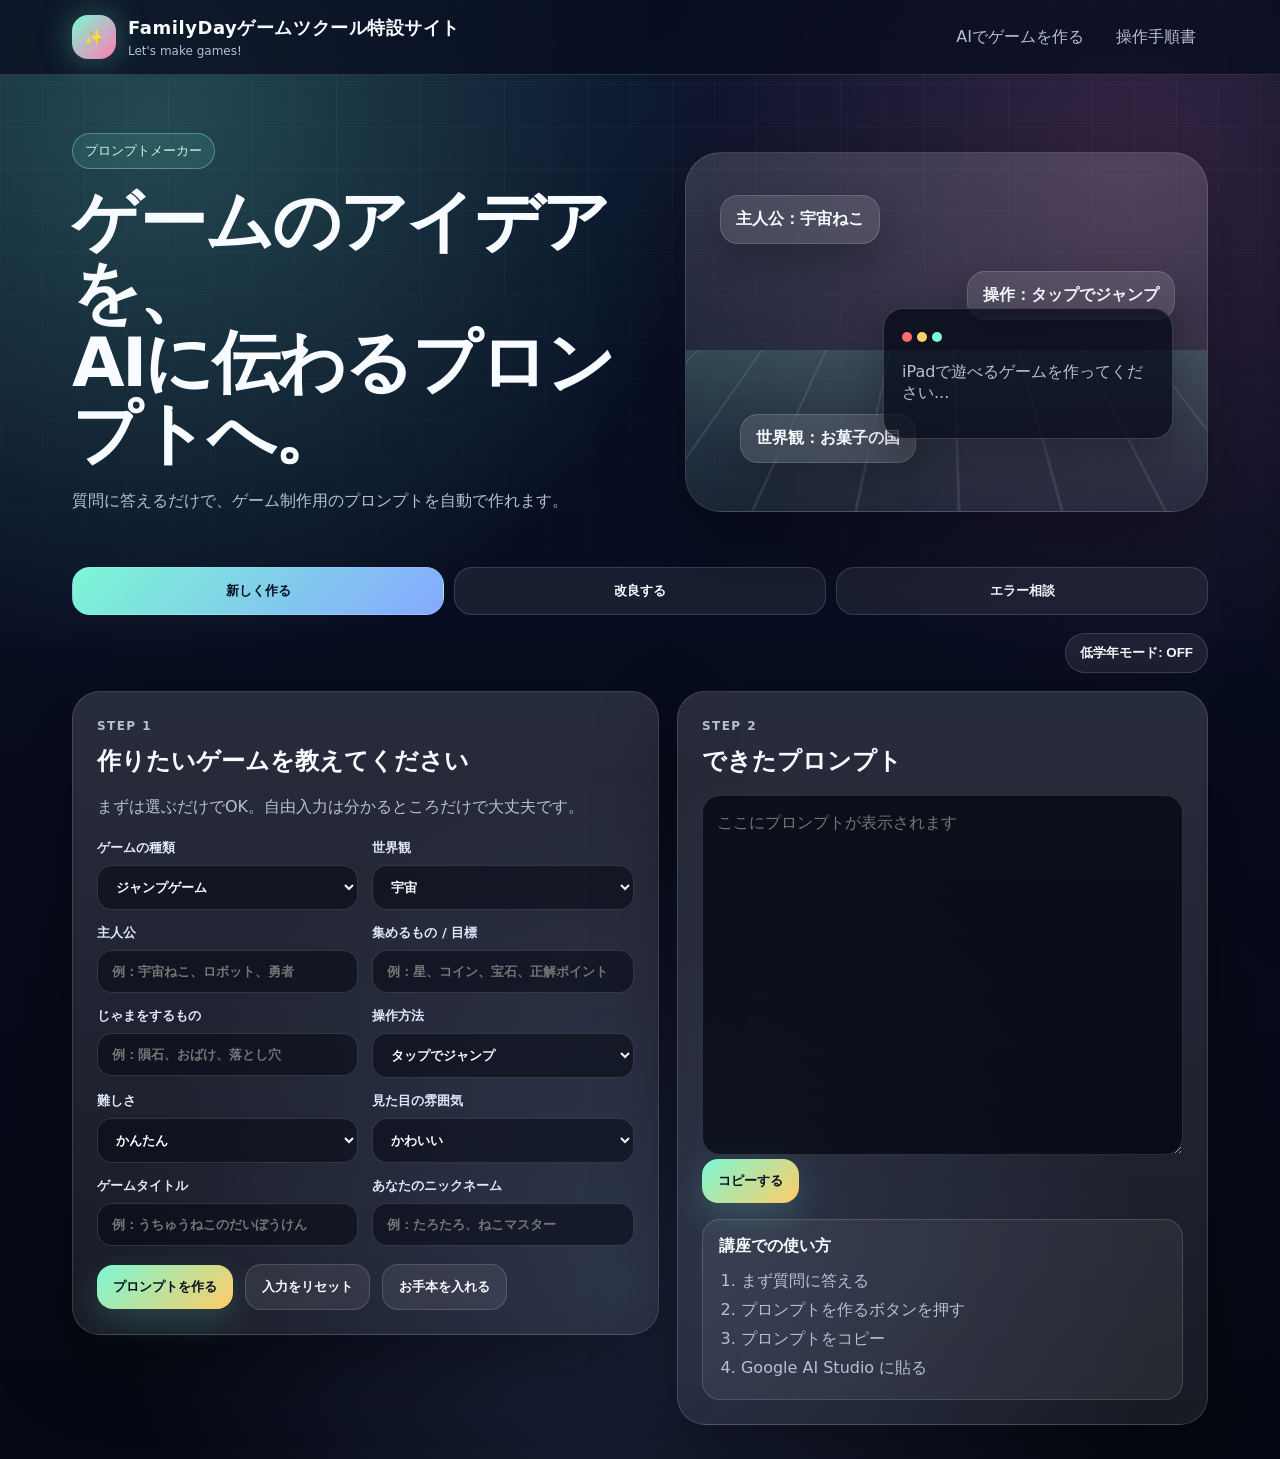
==== commit 6d523629: "写真付き操作手順書の追加及び下部の案内の削除" ====
--- a/index.html
+++ b/index.html
@@ -18,7 +18,7 @@
       </a>
       <nav class="top-nav" aria-label="メニュー">
         <a id="navMakeGame" href="https://aistudio.google.com/" target="_blank" rel="noopener noreferrer">AIでゲームを作る</a>
-        <a id="navQrCode" href="#qrSection" aria-controls="qrSection" aria-expanded="false">QRコード</a>
+        <a id="navManual" href="#manualSection" aria-controls="manualSection" aria-expanded="false">操作手順書</a>
       </nav>
     </div>
   </header>
@@ -45,18 +45,65 @@
       </div>
     </section>
 
-    <section class="qr-section" id="qrSection" aria-label="QRコード" aria-hidden="true">
-      <div class="qr-panel">
-        <button type="button" class="qr-close" id="qrCloseButton" aria-label="閉じる">×</button>
-        <div class="qr-copy">
-          <p class="kicker" id="qrKickerText">ゲーム共有QRコード</p>
-          <h2 id="qrTitle">QRコードを表示</h2>
-          <p id="qrLead">講座で配布するQRコードです。必要なときに保存して使えます。</p>
-          <a class="btn primary" id="downloadQrButton" href="img/gamemake.png" download="gamemake.png">QRコードをダウンロード</a>
-        </div>
-        <figure class="qr-figure">
-          <img src="img/gamemake.png" alt="ゲーム作成ページのQRコード" id="qrImage" loading="lazy" />
-        </figure>
+    <section class="manual-section" id="manualSection" aria-label="操作手順書" aria-hidden="true">
+      <div class="manual-panel">
+        <button type="button" class="manual-close" id="manualCloseButton" aria-label="閉じる">×</button>
+        <div class="manual-copy">
+          <p class="kicker" id="manualKickerText">ゲームメイク手順ガイド</p>
+          <h2 id="manualTitle">操作手順書</h2>
+          <p id="manualLead">迷ったときには、この操作手順書を見て進めてください。</p>
+        </div>
+
+        <div class="manual-steps">
+          <article class="manual-step">
+            <h3 id="manualAllTitle">ページの全体</h3>
+            <p id="manualAllBody">こちらが、今回使うプロンプトメーカーの最初の画面です。</p>
+            <figure class="manual-figure">
+              <img src="img/gamemaker_all.png" alt="all画面の全体説明" loading="lazy" />
+            </figure>
+          </article>
+
+          <article class="manual-step">
+            <h3 id="manualMake1Title">選択肢を決める</h3>
+            <p id="manualMake1Body">この画面で、ゲームの種類や世界観などの選択肢を順番に選びます。</p>
+            <figure class="manual-figure">
+              <img src="img/gamemaker_make1.png" alt="make1で選択肢を選ぶ画面" loading="lazy" />
+            </figure>
+          </article>
+
+          <article class="manual-step">
+            <h3 id="manualMake2Title">作成結果を確認</h3>
+            <p id="manualMake2Body">この画面では「プロンプトを作る」を押した後に、作成された文章がどのように表示されるかを確認します。</p>
+            <figure class="manual-figure">
+              <img src="img/gamemaker_make2.png" alt="make2で作成結果を確認する画面" loading="lazy" />
+            </figure>
+          </article>
+
+          <article class="manual-step">
+            <h3 id="manualFixTitle">ゲームを直したいとき</h3>
+            <p id="manualFixBody">ゲームを改善したいとき、挙動を直したいときはこの画面を使って依頼文を作ります。</p>
+            <figure class="manual-figure">
+              <img src="img/gamemaker_fix.png" alt="fixの使い方画面" loading="lazy" />
+            </figure>
+          </article>
+
+          <article class="manual-step">
+            <h3 id="manualErrorTitle">エラーが出たとき</h3>
+            <p id="manualErrorBody">画面が真っ白などのエラーが出たときはこの画面を使って、状況を詳しく伝えます。</p>
+            <figure class="manual-figure">
+              <img src="img/gamemaker_error.png" alt="errorの使い方画面" loading="lazy" />
+            </figure>
+          </article>
+
+          <article class="manual-step">
+            <h3 id="manualAiJumpTitle">Google AI Studio へ移動</h3>
+            <p id="manualAiJumpBody">プロンプトをコピーしたら「ここを押してね」のボタンから Google AI Studio に移動します。</p>
+            <figure class="manual-figure">
+              <img src="img/gamemaker_ai_jump.png" alt="ai_jumpでGoogle AI Studioへ移動する画面" loading="lazy" />
+            </figure>
+          </article>
+        </div>
+
       </div>
     </section>
 
@@ -239,23 +286,6 @@
       </aside>
     </section>
 
-    <section class="cards-section">
-      <article class="info-card">
-        <span>1</span>
-        <h3>最初は選ぶだけ</h3>
-        <p>自由入力を少なくして、作りたいゲームを考えるところからサポートします。</p>
-      </article>
-      <article class="info-card">
-        <span>2</span>
-        <h3>改良もプロンプト化</h3>
-        <p>一度作って終わりではなく、「もっと面白くする」ためのお願い文も作れます。</p>
-      </article>
-      <article class="info-card">
-        <span>3</span>
-        <h3>困った時も相談</h3>
-        <p>画面が真っ白、iPadで動かないなど、トラブル相談用の文章も作れます。</p>
-      </article>
-    </section>
   </main>
 
   <script src="app.js"></script>
--- a/styles.css
+++ b/styles.css
@@ -218,30 +218,29 @@
   opacity: 1;
   pointer-events: auto;
 }
-
-.qr-section {
+.manual-section {
   position: fixed;
   top: 0;
   right: 0;
-  width: min(94vw, 520px);
+  width: min(94vw, 560px);
   height: 100vh;
-  z-index: 25;
+  z-index: 26;
   padding: 18px;
   transform: translateX(102%);
   transition: transform .28s ease;
   pointer-events: none;
 }
 
-.qr-section.open {
+.manual-section.open {
   transform: translateX(0);
   pointer-events: auto;
 }
 
-.qr-panel {
+.manual-panel {
   position: relative;
   border: 1px solid var(--line);
   border-radius: var(--radius);
-  background: linear-gradient(180deg, var(--panel-strong), var(--panel));
+  background: linear-gradient(180deg, rgba(124, 247, 212, .14), rgba(255, 255, 255, .06));
   box-shadow: var(--shadow);
   padding: 24px;
   display: grid;
@@ -252,6 +251,7 @@
   align-content: start;
 }
 
+.manual-close,
 .qr-close {
   position: absolute;
   top: 12px;
@@ -267,33 +267,64 @@
   line-height: 1;
 }
 
-.qr-copy h2 {
+.manual-copy h2 {
   margin: 0 0 10px;
   font-size: 30px;
   padding-right: 42px;
 }
 
-.qr-copy p {
-  margin: 0 0 14px;
+.manual-copy p {
+  margin: 0;
   color: var(--muted);
   line-height: 1.8;
 }
 
-.qr-figure {
+.manual-steps {
+  display: grid;
+  gap: 14px;
+}
+
+.manual-step {
+  border: 1px solid var(--line);
+  border-radius: 18px;
+  padding: 14px;
+  background: rgba(7, 14, 30, .55);
+}
+
+.manual-step h3 {
+  margin: 0 0 8px;
+  font-size: 17px;
+}
+
+.manual-step p {
+  margin: 0 0 10px;
+  color: var(--muted);
+  line-height: 1.7;
+}
+
+.manual-figure {
   margin: 0;
-  display: grid;
-  place-items: center;
-  border: 1px solid var(--line);
-  border-radius: 20px;
-  background: rgba(255, 255, 255, .06);
-  padding: 12px;
-}
-
-.qr-figure img {
+  border: 1px solid var(--line);
+  border-radius: 14px;
+  padding: 8px;
+  background: rgba(255,255,255,.05);
+}
+
+.manual-figure img {
   display: block;
-  width: min(100%, 280px);
+  width: 100%;
   height: auto;
-  border-radius: 12px;
+  border-radius: 10px;
+}
+
+.manual-note {
+  margin-top: 4px;
+  border: 1px solid rgba(124, 247, 212, .35);
+  border-radius: 16px;
+  background: rgba(124, 247, 212, .1);
+  color: #d7fff3;
+  padding: 12px 14px;
+  font-weight: 700;
 }
 
 .reading-mode-bar {
@@ -341,62 +372,6 @@
   gap: 14px;
   align-items: start;
 }
-
-#make.form-grid {
-  grid-template-columns: 1fr;
-  gap: 16px;
-}
-
-.input-panel-block {
-  border: 1px solid rgba(255,255,255,.12);
-  border-radius: 18px;
-  padding: 14px;
-  background: rgba(255,255,255,.04);
-}
-
-.input-panel-title {
-  margin: 0 0 10px;
-  font-size: 14px;
-  letter-spacing: .04em;
-  color: #c7f7ea;
-}
-
-.panel-grid {
-  display: grid;
-  grid-template-columns: repeat(2, minmax(0, 1fr));
-  gap: 14px;
-  align-items: start;
-}
-
-.choice-panel-block .panel-grid {
-  grid-template-columns: repeat(2, minmax(0, 1fr));
-}
-
-.free-input-panel .panel-grid {
-  grid-template-columns: repeat(2, minmax(0, 1fr));
-}
-
-.select-field {
-  border: 1px solid rgba(255,255,255,.1);
-  border-radius: 14px;
-  padding: 10px;
-  background: rgba(6, 10, 24, .44);
-}
-
-.select-field .choice-options {
-  min-height: 86px;
-  align-content: flex-start;
-}
-
-.other-slot {
-  min-height: 52px;
-  display: flex;
-  align-items: flex-start;
-}
-
-.other-slot input {
-  margin-top: 8px;
-}
 .hidden { display: none; }
 label {
   display: grid;
@@ -421,61 +396,6 @@
 input:focus, select:focus, textarea:focus {
   border-color: rgba(124, 247, 212, .75);
   box-shadow: 0 0 0 4px rgba(124, 247, 212, .12);
-}
-
-.choice-native-select {
-  position: absolute;
-  width: 1px;
-  height: 1px;
-  padding: 0;
-  margin: -1px;
-  overflow: hidden;
-  border: 0;
-  clip: rect(0 0 0 0);
-  clip-path: inset(50%);
-  white-space: nowrap;
-}
-
-.choice-options {
-  display: flex;
-  flex-wrap: wrap;
-  gap: 8px;
-}
-
-.choice-chip {
-  border: 1px solid var(--line);
-  background: rgba(255,255,255,.08);
-  color: var(--text);
-  border-radius: 999px;
-  padding: 10px 14px;
-  font: inherit;
-  font-size: 13px;
-  font-weight: 800;
-  letter-spacing: .01em;
-  cursor: pointer;
-  transition: transform .16s ease, border-color .16s ease, background .16s ease, box-shadow .16s ease;
-}
-
-.choice-chip:hover {
-  transform: translateY(-1px);
-  border-color: rgba(124, 247, 212, .46);
-  background: rgba(124, 247, 212, .14);
-}
-
-.choice-chip.active {
-  color: #07101f;
-  border-color: transparent;
-  background: linear-gradient(135deg, var(--primary), var(--accent));
-  box-shadow: 0 10px 26px rgba(124, 247, 212, .24);
-}
-
-.choice-chip:focus-visible {
-  outline: 2px solid rgba(124, 247, 212, .9);
-  outline-offset: 2px;
-}
-
-body.kana-mode .choice-chip {
-  letter-spacing: .03em;
 }
 .form-actions { margin-top: 18px; }
 .output {
@@ -497,49 +417,22 @@
 .hint-box strong { color: var(--text); }
 .hint-box ol { margin: 10px 0 0; padding-left: 22px; line-height: 1.8; }
 
-.cards-section {
-  max-width: 1180px;
-  margin: auto;
-  padding: 8px 22px 80px;
-  display: grid;
-  grid-template-columns: repeat(3, 1fr);
-  gap: 14px;
-}
-.info-card {
-  border: 1px solid var(--line);
-  border-radius: 24px;
-  background: rgba(255,255,255,.07);
-  padding: 20px;
-}
-.info-card span {
-  width: 34px;
-  height: 34px;
-  display: grid;
-  place-items: center;
-  border-radius: 12px;
-  color: #07101f;
-  background: linear-gradient(135deg, var(--primary), var(--accent));
-  font-weight: 900;
-}
-.info-card h3 { margin: 14px 0 8px; }
-.info-card p { margin: 0; color: var(--muted); line-height: 1.7; }
-
 @media (max-width: 860px) {
   .top-nav { display: none; }
   .hero, .workspace { grid-template-columns: 1fr; }
   .hero-card { min-height: 270px; }
   .mode-tabs { grid-template-columns: repeat(2, 1fr); }
-  .cards-section { grid-template-columns: 1fr; }
   .reading-mode-bar { justify-content: stretch; }
   #readingModeToggle { width: 100%; }
 }
+
 @media (max-width: 560px) {
-  .qr-section { width: 100vw; padding: 12px; }
-  .qr-panel { padding: 18px; }
+  .manual-section { width: 100vw; padding: 12px; }
+  .manual-panel { padding: 18px; }
   .form-grid { grid-template-columns: 1fr; }
-  .panel-grid { grid-template-columns: 1fr; }
   h1 { font-size: 38px; }
   .hero { padding-top: 34px; }
   .mode-tabs { grid-template-columns: 1fr; }
   .panel { padding: 18px; }
-}
+  .manual-copy h2 { font-size: 24px; }
+}
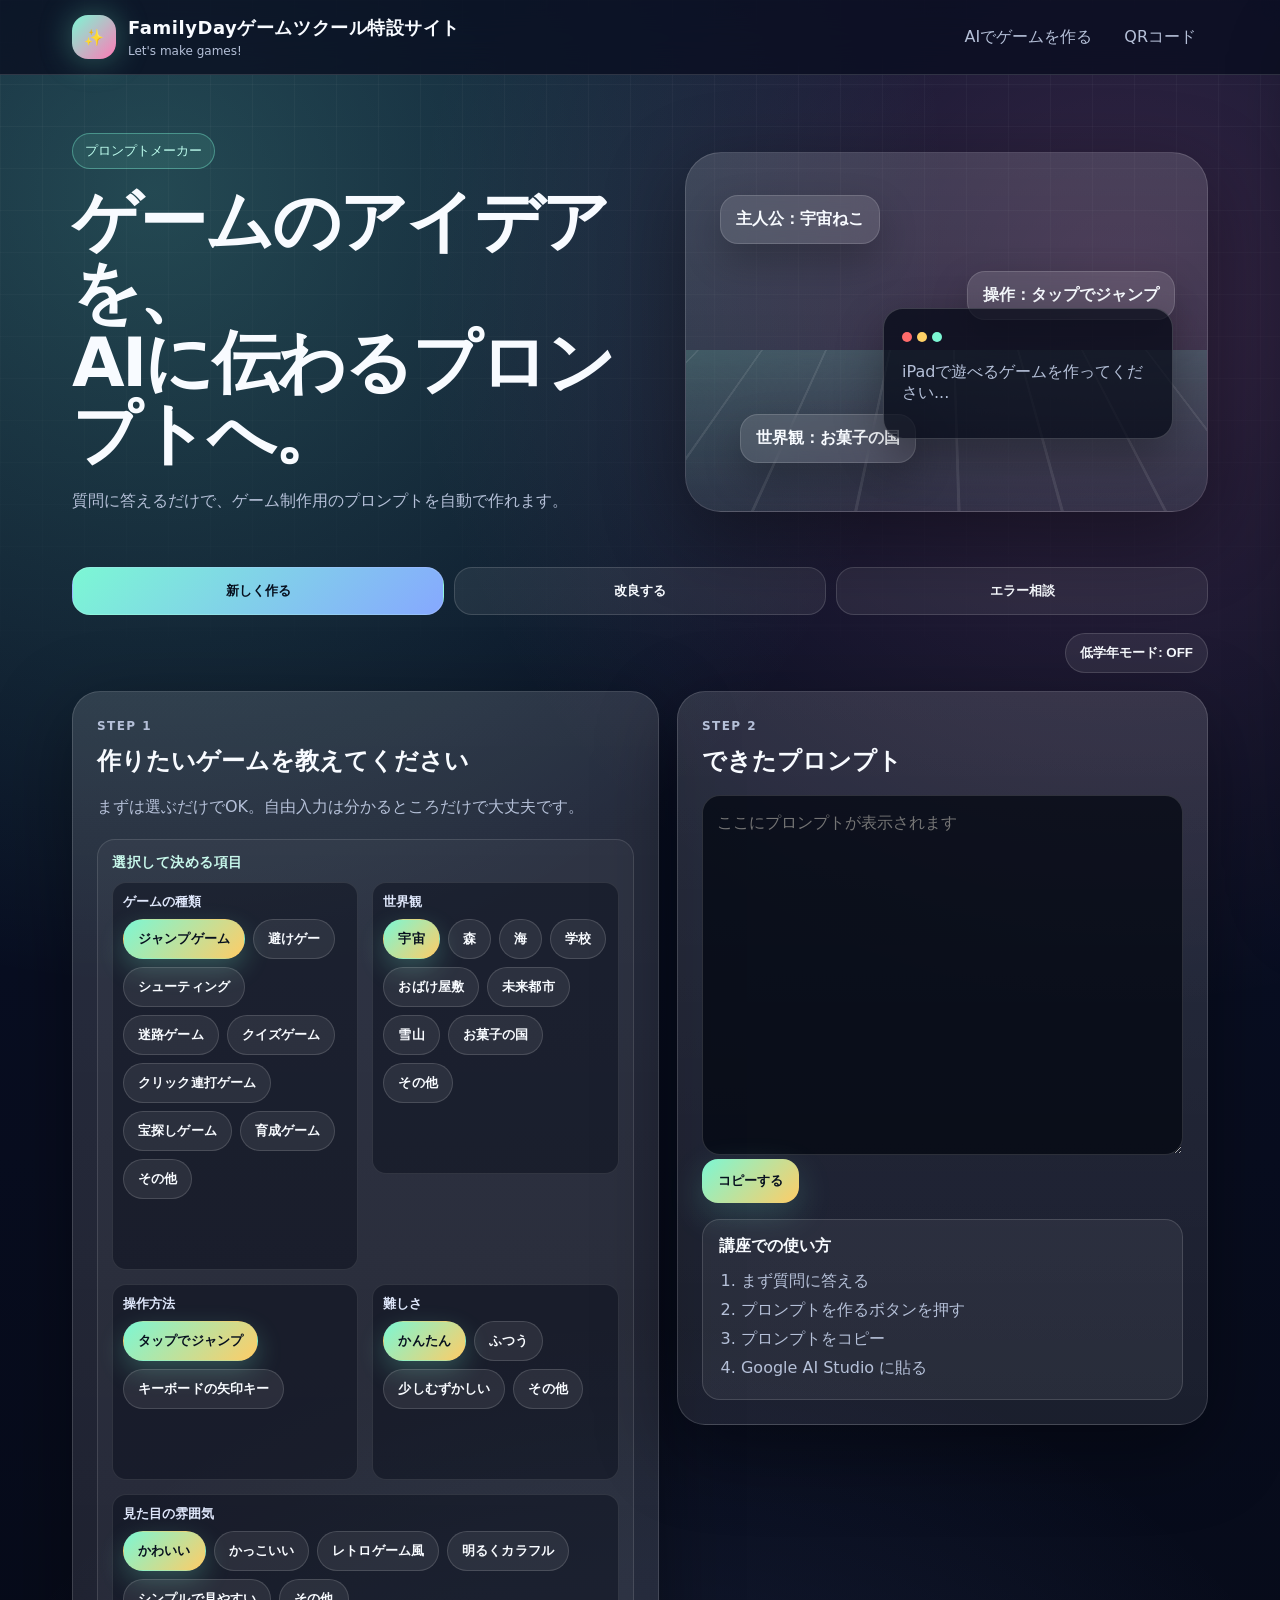
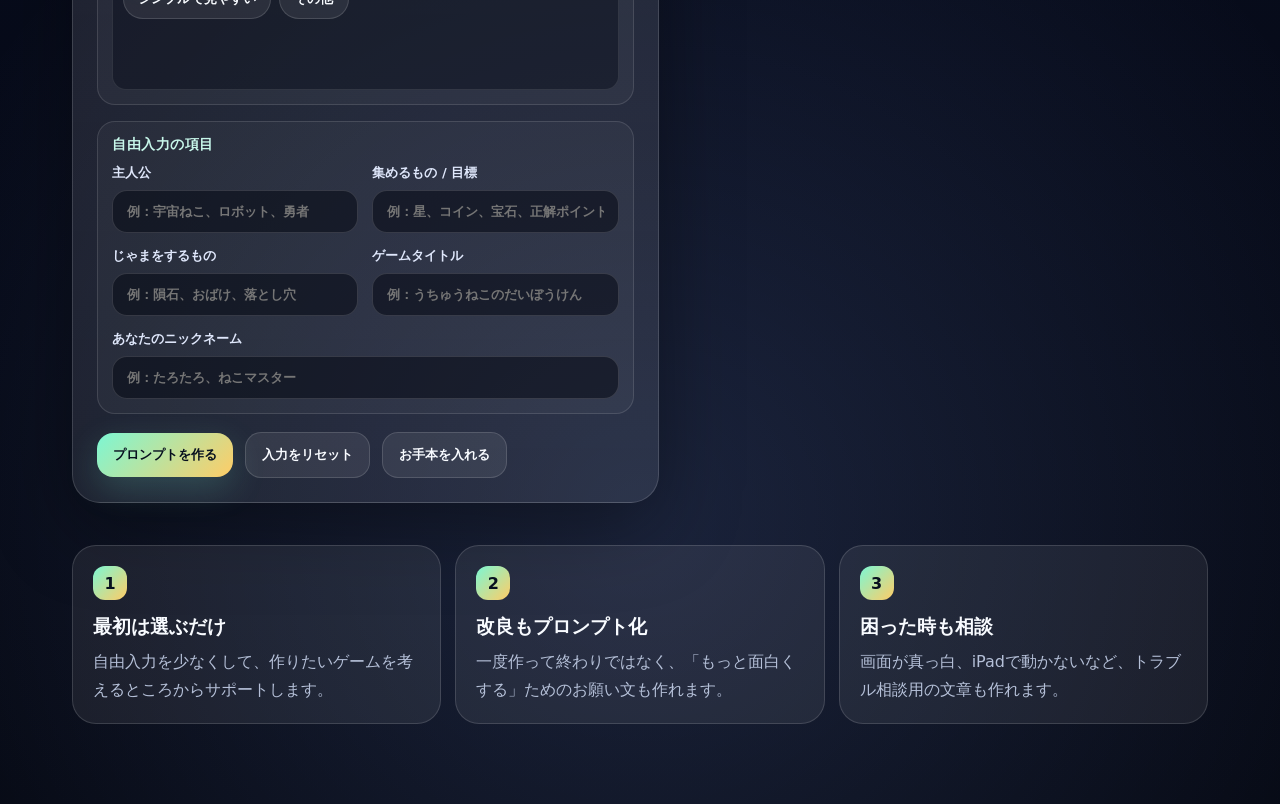
==== commit 25ba7c93: "Merge pull request #24 from RinRin-lol/develop プルダウンの廃止" ====
--- a/index.html
+++ b/index.html
@@ -18,7 +18,7 @@
       </a>
       <nav class="top-nav" aria-label="メニュー">
         <a id="navMakeGame" href="https://aistudio.google.com/" target="_blank" rel="noopener noreferrer">AIでゲームを作る</a>
-        <a id="navManual" href="#manualSection" aria-controls="manualSection" aria-expanded="false">操作手順書</a>
+        <a id="navQrCode" href="#qrSection" aria-controls="qrSection" aria-expanded="false">QRコード</a>
       </nav>
     </div>
   </header>
@@ -45,65 +45,18 @@
       </div>
     </section>
 
-    <section class="manual-section" id="manualSection" aria-label="操作手順書" aria-hidden="true">
-      <div class="manual-panel">
-        <button type="button" class="manual-close" id="manualCloseButton" aria-label="閉じる">×</button>
-        <div class="manual-copy">
-          <p class="kicker" id="manualKickerText">ゲームメイク手順ガイド</p>
-          <h2 id="manualTitle">操作手順書</h2>
-          <p id="manualLead">迷ったときには、この操作手順書を見て進めてください。</p>
-        </div>
-
-        <div class="manual-steps">
-          <article class="manual-step">
-            <h3 id="manualAllTitle">ページの全体</h3>
-            <p id="manualAllBody">こちらが、今回使うプロンプトメーカーの最初の画面です。</p>
-            <figure class="manual-figure">
-              <img src="img/gamemaker_all.png" alt="all画面の全体説明" loading="lazy" />
-            </figure>
-          </article>
-
-          <article class="manual-step">
-            <h3 id="manualMake1Title">選択肢を決める</h3>
-            <p id="manualMake1Body">この画面で、ゲームの種類や世界観などの選択肢を順番に選びます。</p>
-            <figure class="manual-figure">
-              <img src="img/gamemaker_make1.png" alt="make1で選択肢を選ぶ画面" loading="lazy" />
-            </figure>
-          </article>
-
-          <article class="manual-step">
-            <h3 id="manualMake2Title">作成結果を確認</h3>
-            <p id="manualMake2Body">この画面では「プロンプトを作る」を押した後に、作成された文章がどのように表示されるかを確認します。</p>
-            <figure class="manual-figure">
-              <img src="img/gamemaker_make2.png" alt="make2で作成結果を確認する画面" loading="lazy" />
-            </figure>
-          </article>
-
-          <article class="manual-step">
-            <h3 id="manualFixTitle">ゲームを直したいとき</h3>
-            <p id="manualFixBody">ゲームを改善したいとき、挙動を直したいときはこの画面を使って依頼文を作ります。</p>
-            <figure class="manual-figure">
-              <img src="img/gamemaker_fix.png" alt="fixの使い方画面" loading="lazy" />
-            </figure>
-          </article>
-
-          <article class="manual-step">
-            <h3 id="manualErrorTitle">エラーが出たとき</h3>
-            <p id="manualErrorBody">画面が真っ白などのエラーが出たときはこの画面を使って、状況を詳しく伝えます。</p>
-            <figure class="manual-figure">
-              <img src="img/gamemaker_error.png" alt="errorの使い方画面" loading="lazy" />
-            </figure>
-          </article>
-
-          <article class="manual-step">
-            <h3 id="manualAiJumpTitle">Google AI Studio へ移動</h3>
-            <p id="manualAiJumpBody">プロンプトをコピーしたら「ここを押してね」のボタンから Google AI Studio に移動します。</p>
-            <figure class="manual-figure">
-              <img src="img/gamemaker_ai_jump.png" alt="ai_jumpでGoogle AI Studioへ移動する画面" loading="lazy" />
-            </figure>
-          </article>
-        </div>
-
+    <section class="qr-section" id="qrSection" aria-label="QRコード" aria-hidden="true">
+      <div class="qr-panel">
+        <button type="button" class="qr-close" id="qrCloseButton" aria-label="閉じる">×</button>
+        <div class="qr-copy">
+          <p class="kicker" id="qrKickerText">ゲーム共有QRコード</p>
+          <h2 id="qrTitle">QRコードを表示</h2>
+          <p id="qrLead">講座で配布するQRコードです。必要なときに保存して使えます。</p>
+          <a class="btn primary" id="downloadQrButton" href="img/gamemake.png" download="gamemake.png">QRコードをダウンロード</a>
+        </div>
+        <figure class="qr-figure">
+          <img src="img/gamemake.png" alt="ゲーム作成ページのQRコード" id="qrImage" loading="lazy" />
+        </figure>
       </div>
     </section>
 
@@ -126,90 +79,101 @@
         </div>
 
         <div class="form-grid" id="make" data-section="make">
-          <label>
-            ゲームの種類
-            <select id="genre">
-              <option>ジャンプゲーム</option>
-              <option>避けゲー</option>
-              <option>シューティング</option>
-              <option>迷路ゲーム</option>
-              <option>クイズゲーム</option>
-              <option>クリック連打ゲーム</option>
-              <option>宝探しゲーム</option>
-              <option>育成ゲーム</option>
-              <option value="__other__">その他</option>
-            </select>
-            <input id="genreOther" class="hidden" placeholder="その他のゲームの種類を入力" />
-          </label>
-          <label>
-            世界観
-            <select id="world">
-              <option>宇宙</option>
-              <option>森</option>
-              <option>海</option>
-              <option>学校</option>
-              <option>おばけ屋敷</option>
-              <option>未来都市</option>
-              <option>雪山</option>
-              <option>お菓子の国</option>
-              <option value="__other__">その他</option>
-            </select>
-            <input id="worldOther" class="hidden" placeholder="その他の世界観を入力" />
-          </label>
-          <label>
-            主人公
-            <input id="heroName" placeholder="例：宇宙ねこ、ロボット、勇者" />
-          </label>
-          <label>
-            集めるもの / 目標
-            <input id="goalItem" placeholder="例：星、コイン、宝石、正解ポイント" />
-          </label>
-          <label>
-            じゃまをするもの
-            <input id="enemy" placeholder="例：隕石、おばけ、落とし穴" />
-          </label>
-          <label>
-            操作方法
-            <select id="control">
-              <option>タップまたはクリック</option>
-              <option>画面上のボタン</option>
-              <option>キーボードの矢印キー</option>
-              <option>マウス移動</option>
-              <option>タップでジャンプ</option>
-              <option value="__other__">その他</option>
-            </select>
-            <input id="controlOther" class="hidden" placeholder="その他の操作方法を入力" />
-          </label>
-          <label>
-            難しさ
-            <select id="difficulty">
-              <option>かんたん</option>
-              <option>ふつう</option>
-              <option>少しむずかしい</option>
-              <option value="__other__">その他</option>
-            </select>
-            <input id="difficultyOther" class="hidden" placeholder="その他の難しさを入力" />
-          </label>
-          <label>
-            見た目の雰囲気
-            <select id="tone">
-              <option>かわいい</option>
-              <option>かっこいい</option>
-              <option>レトロゲーム風</option>
-              <option>明るくカラフル</option>
-              <option>シンプルで見やすい</option>
-              <option value="__other__">その他</option>
-            </select>
-            <input id="toneOther" class="hidden" placeholder="その他の見た目の雰囲気を入力" />
-          </label>
-          <label>
-            ゲームタイトル
-            <input id="gameTitle" placeholder="例：うちゅうねこのだいぼうけん" />
-          </label>
-          <label>
-            あなたのニックネーム
-            <input id="nickname" placeholder="例：りんたろう、ねこマスター" />
-          </label>
+          <section class="input-panel-block choice-panel-block" aria-label="選択パネル">
+            <h3 class="input-panel-title" id="selectionPanelTitle">選択して決める項目</h3>
+            <div class="panel-grid">
+              <label class="select-field">
+                ゲームの種類
+                <select id="genre">
+                  <option>ジャンプゲーム</option>
+                  <option>避けゲー</option>
+                  <option>シューティング</option>
+                  <option>迷路ゲーム</option>
+                  <option>クイズゲーム</option>
+                  <option>クリック連打ゲーム</option>
+                  <option>宝探しゲーム</option>
+                  <option>育成ゲーム</option>
+                  <option value="__other__">その他</option>
+                </select>
+                <div class="other-slot"><input id="genreOther" class="hidden" placeholder="その他のゲームの種類を入力" /></div>
+              </label>
+              <label class="select-field">
+                世界観
+                <select id="world">
+                  <option>宇宙</option>
+                  <option>森</option>
+                  <option>海</option>
+                  <option>学校</option>
+                  <option>おばけ屋敷</option>
+                  <option>未来都市</option>
+                  <option>雪山</option>
+                  <option>お菓子の国</option>
+                  <option value="__other__">その他</option>
+                </select>
+                <div class="other-slot"><input id="worldOther" class="hidden" placeholder="その他の世界観を入力" /></div>
+              </label>
+              <label class="select-field">
+                操作方法
+                <select id="control">
+                  <option>タップまたはクリック</option>
+                  <option>画面上のボタン</option>
+                  <option>キーボードの矢印キー</option>
+                  <option>マウス移動</option>
+                  <option>タップでジャンプ</option>
+                  <option value="__other__">その他</option>
+                </select>
+                <div class="other-slot"><input id="controlOther" class="hidden" placeholder="その他の操作方法を入力" /></div>
+              </label>
+              <label class="select-field">
+                難しさ
+                <select id="difficulty">
+                  <option>かんたん</option>
+                  <option>ふつう</option>
+                  <option>少しむずかしい</option>
+                  <option value="__other__">その他</option>
+                </select>
+                <div class="other-slot"><input id="difficultyOther" class="hidden" placeholder="その他の難しさを入力" /></div>
+              </label>
+              <label class="select-field wide">
+                見た目の雰囲気
+                <select id="tone">
+                  <option>かわいい</option>
+                  <option>かっこいい</option>
+                  <option>レトロゲーム風</option>
+                  <option>明るくカラフル</option>
+                  <option>シンプルで見やすい</option>
+                  <option value="__other__">その他</option>
+                </select>
+                <div class="other-slot"><input id="toneOther" class="hidden" placeholder="その他の見た目の雰囲気を入力" /></div>
+              </label>
+            </div>
+          </section>
+
+          <section class="input-panel-block free-input-panel" aria-label="自由入力パネル">
+            <h3 class="input-panel-title" id="freeInputPanelTitle">自由入力の項目</h3>
+            <div class="panel-grid">
+              <label>
+                主人公
+                <input id="heroName" placeholder="例：宇宙ねこ、ロボット、勇者" />
+              </label>
+              <label>
+                集めるもの / 目標
+                <input id="goalItem" placeholder="例：星、コイン、宝石、正解ポイント" />
+              </label>
+              <label>
+                じゃまをするもの
+                <input id="enemy" placeholder="例：隕石、おばけ、落とし穴" />
+              </label>
+              <label>
+                ゲームタイトル
+                <input id="gameTitle" placeholder="例：うちゅうねこのだいぼうけん" />
+              </label>
+              <label class="wide">
+                あなたのニックネーム
+                <input id="nickname" placeholder="例：りんたろう、ねこマスター" />
+              </label>
+            </div>
+          </section>
         </div>
 
         <div class="form-grid hidden" id="improve" data-section="improve">
@@ -286,6 +250,23 @@
       </aside>
     </section>
 
+    <section class="cards-section">
+      <article class="info-card">
+        <span>1</span>
+        <h3>最初は選ぶだけ</h3>
+        <p>自由入力を少なくして、作りたいゲームを考えるところからサポートします。</p>
+      </article>
+      <article class="info-card">
+        <span>2</span>
+        <h3>改良もプロンプト化</h3>
+        <p>一度作って終わりではなく、「もっと面白くする」ためのお願い文も作れます。</p>
+      </article>
+      <article class="info-card">
+        <span>3</span>
+        <h3>困った時も相談</h3>
+        <p>画面が真っ白、iPadで動かないなど、トラブル相談用の文章も作れます。</p>
+      </article>
+    </section>
   </main>
 
   <script src="app.js"></script>
--- a/styles.css
+++ b/styles.css
@@ -218,29 +218,30 @@
   opacity: 1;
   pointer-events: auto;
 }
-.manual-section {
+
+.qr-section {
   position: fixed;
   top: 0;
   right: 0;
-  width: min(94vw, 560px);
+  width: min(94vw, 520px);
   height: 100vh;
-  z-index: 26;
+  z-index: 25;
   padding: 18px;
   transform: translateX(102%);
   transition: transform .28s ease;
   pointer-events: none;
 }
 
-.manual-section.open {
+.qr-section.open {
   transform: translateX(0);
   pointer-events: auto;
 }
 
-.manual-panel {
+.qr-panel {
   position: relative;
   border: 1px solid var(--line);
   border-radius: var(--radius);
-  background: linear-gradient(180deg, rgba(124, 247, 212, .14), rgba(255, 255, 255, .06));
+  background: linear-gradient(180deg, var(--panel-strong), var(--panel));
   box-shadow: var(--shadow);
   padding: 24px;
   display: grid;
@@ -251,7 +252,6 @@
   align-content: start;
 }
 
-.manual-close,
 .qr-close {
   position: absolute;
   top: 12px;
@@ -267,64 +267,33 @@
   line-height: 1;
 }
 
-.manual-copy h2 {
+.qr-copy h2 {
   margin: 0 0 10px;
   font-size: 30px;
   padding-right: 42px;
 }
 
-.manual-copy p {
-  margin: 0;
+.qr-copy p {
+  margin: 0 0 14px;
   color: var(--muted);
   line-height: 1.8;
 }
 
-.manual-steps {
-  display: grid;
-  gap: 14px;
-}
-
-.manual-step {
-  border: 1px solid var(--line);
-  border-radius: 18px;
-  padding: 14px;
-  background: rgba(7, 14, 30, .55);
-}
-
-.manual-step h3 {
-  margin: 0 0 8px;
-  font-size: 17px;
-}
-
-.manual-step p {
-  margin: 0 0 10px;
-  color: var(--muted);
-  line-height: 1.7;
-}
-
-.manual-figure {
+.qr-figure {
   margin: 0;
-  border: 1px solid var(--line);
-  border-radius: 14px;
-  padding: 8px;
-  background: rgba(255,255,255,.05);
-}
-
-.manual-figure img {
+  display: grid;
+  place-items: center;
+  border: 1px solid var(--line);
+  border-radius: 20px;
+  background: rgba(255, 255, 255, .06);
+  padding: 12px;
+}
+
+.qr-figure img {
   display: block;
-  width: 100%;
+  width: min(100%, 280px);
   height: auto;
-  border-radius: 10px;
-}
-
-.manual-note {
-  margin-top: 4px;
-  border: 1px solid rgba(124, 247, 212, .35);
-  border-radius: 16px;
-  background: rgba(124, 247, 212, .1);
-  color: #d7fff3;
-  padding: 12px 14px;
-  font-weight: 700;
+  border-radius: 12px;
 }
 
 .reading-mode-bar {
@@ -372,6 +341,62 @@
   gap: 14px;
   align-items: start;
 }
+
+#make.form-grid {
+  grid-template-columns: 1fr;
+  gap: 16px;
+}
+
+.input-panel-block {
+  border: 1px solid rgba(255,255,255,.12);
+  border-radius: 18px;
+  padding: 14px;
+  background: rgba(255,255,255,.04);
+}
+
+.input-panel-title {
+  margin: 0 0 10px;
+  font-size: 14px;
+  letter-spacing: .04em;
+  color: #c7f7ea;
+}
+
+.panel-grid {
+  display: grid;
+  grid-template-columns: repeat(2, minmax(0, 1fr));
+  gap: 14px;
+  align-items: start;
+}
+
+.choice-panel-block .panel-grid {
+  grid-template-columns: repeat(2, minmax(0, 1fr));
+}
+
+.free-input-panel .panel-grid {
+  grid-template-columns: repeat(2, minmax(0, 1fr));
+}
+
+.select-field {
+  border: 1px solid rgba(255,255,255,.1);
+  border-radius: 14px;
+  padding: 10px;
+  background: rgba(6, 10, 24, .44);
+}
+
+.select-field .choice-options {
+  min-height: 86px;
+  align-content: flex-start;
+}
+
+.other-slot {
+  min-height: 52px;
+  display: flex;
+  align-items: flex-start;
+}
+
+.other-slot input {
+  margin-top: 8px;
+}
 .hidden { display: none; }
 label {
   display: grid;
@@ -396,6 +421,61 @@
 input:focus, select:focus, textarea:focus {
   border-color: rgba(124, 247, 212, .75);
   box-shadow: 0 0 0 4px rgba(124, 247, 212, .12);
+}
+
+.choice-native-select {
+  position: absolute;
+  width: 1px;
+  height: 1px;
+  padding: 0;
+  margin: -1px;
+  overflow: hidden;
+  border: 0;
+  clip: rect(0 0 0 0);
+  clip-path: inset(50%);
+  white-space: nowrap;
+}
+
+.choice-options {
+  display: flex;
+  flex-wrap: wrap;
+  gap: 8px;
+}
+
+.choice-chip {
+  border: 1px solid var(--line);
+  background: rgba(255,255,255,.08);
+  color: var(--text);
+  border-radius: 999px;
+  padding: 10px 14px;
+  font: inherit;
+  font-size: 13px;
+  font-weight: 800;
+  letter-spacing: .01em;
+  cursor: pointer;
+  transition: transform .16s ease, border-color .16s ease, background .16s ease, box-shadow .16s ease;
+}
+
+.choice-chip:hover {
+  transform: translateY(-1px);
+  border-color: rgba(124, 247, 212, .46);
+  background: rgba(124, 247, 212, .14);
+}
+
+.choice-chip.active {
+  color: #07101f;
+  border-color: transparent;
+  background: linear-gradient(135deg, var(--primary), var(--accent));
+  box-shadow: 0 10px 26px rgba(124, 247, 212, .24);
+}
+
+.choice-chip:focus-visible {
+  outline: 2px solid rgba(124, 247, 212, .9);
+  outline-offset: 2px;
+}
+
+body.kana-mode .choice-chip {
+  letter-spacing: .03em;
 }
 .form-actions { margin-top: 18px; }
 .output {
@@ -417,22 +497,49 @@
 .hint-box strong { color: var(--text); }
 .hint-box ol { margin: 10px 0 0; padding-left: 22px; line-height: 1.8; }
 
+.cards-section {
+  max-width: 1180px;
+  margin: auto;
+  padding: 8px 22px 80px;
+  display: grid;
+  grid-template-columns: repeat(3, 1fr);
+  gap: 14px;
+}
+.info-card {
+  border: 1px solid var(--line);
+  border-radius: 24px;
+  background: rgba(255,255,255,.07);
+  padding: 20px;
+}
+.info-card span {
+  width: 34px;
+  height: 34px;
+  display: grid;
+  place-items: center;
+  border-radius: 12px;
+  color: #07101f;
+  background: linear-gradient(135deg, var(--primary), var(--accent));
+  font-weight: 900;
+}
+.info-card h3 { margin: 14px 0 8px; }
+.info-card p { margin: 0; color: var(--muted); line-height: 1.7; }
+
 @media (max-width: 860px) {
   .top-nav { display: none; }
   .hero, .workspace { grid-template-columns: 1fr; }
   .hero-card { min-height: 270px; }
   .mode-tabs { grid-template-columns: repeat(2, 1fr); }
+  .cards-section { grid-template-columns: 1fr; }
   .reading-mode-bar { justify-content: stretch; }
   #readingModeToggle { width: 100%; }
 }
-
 @media (max-width: 560px) {
-  .manual-section { width: 100vw; padding: 12px; }
-  .manual-panel { padding: 18px; }
+  .qr-section { width: 100vw; padding: 12px; }
+  .qr-panel { padding: 18px; }
   .form-grid { grid-template-columns: 1fr; }
+  .panel-grid { grid-template-columns: 1fr; }
   h1 { font-size: 38px; }
   .hero { padding-top: 34px; }
   .mode-tabs { grid-template-columns: 1fr; }
   .panel { padding: 18px; }
-  .manual-copy h2 { font-size: 24px; }
-}
+}
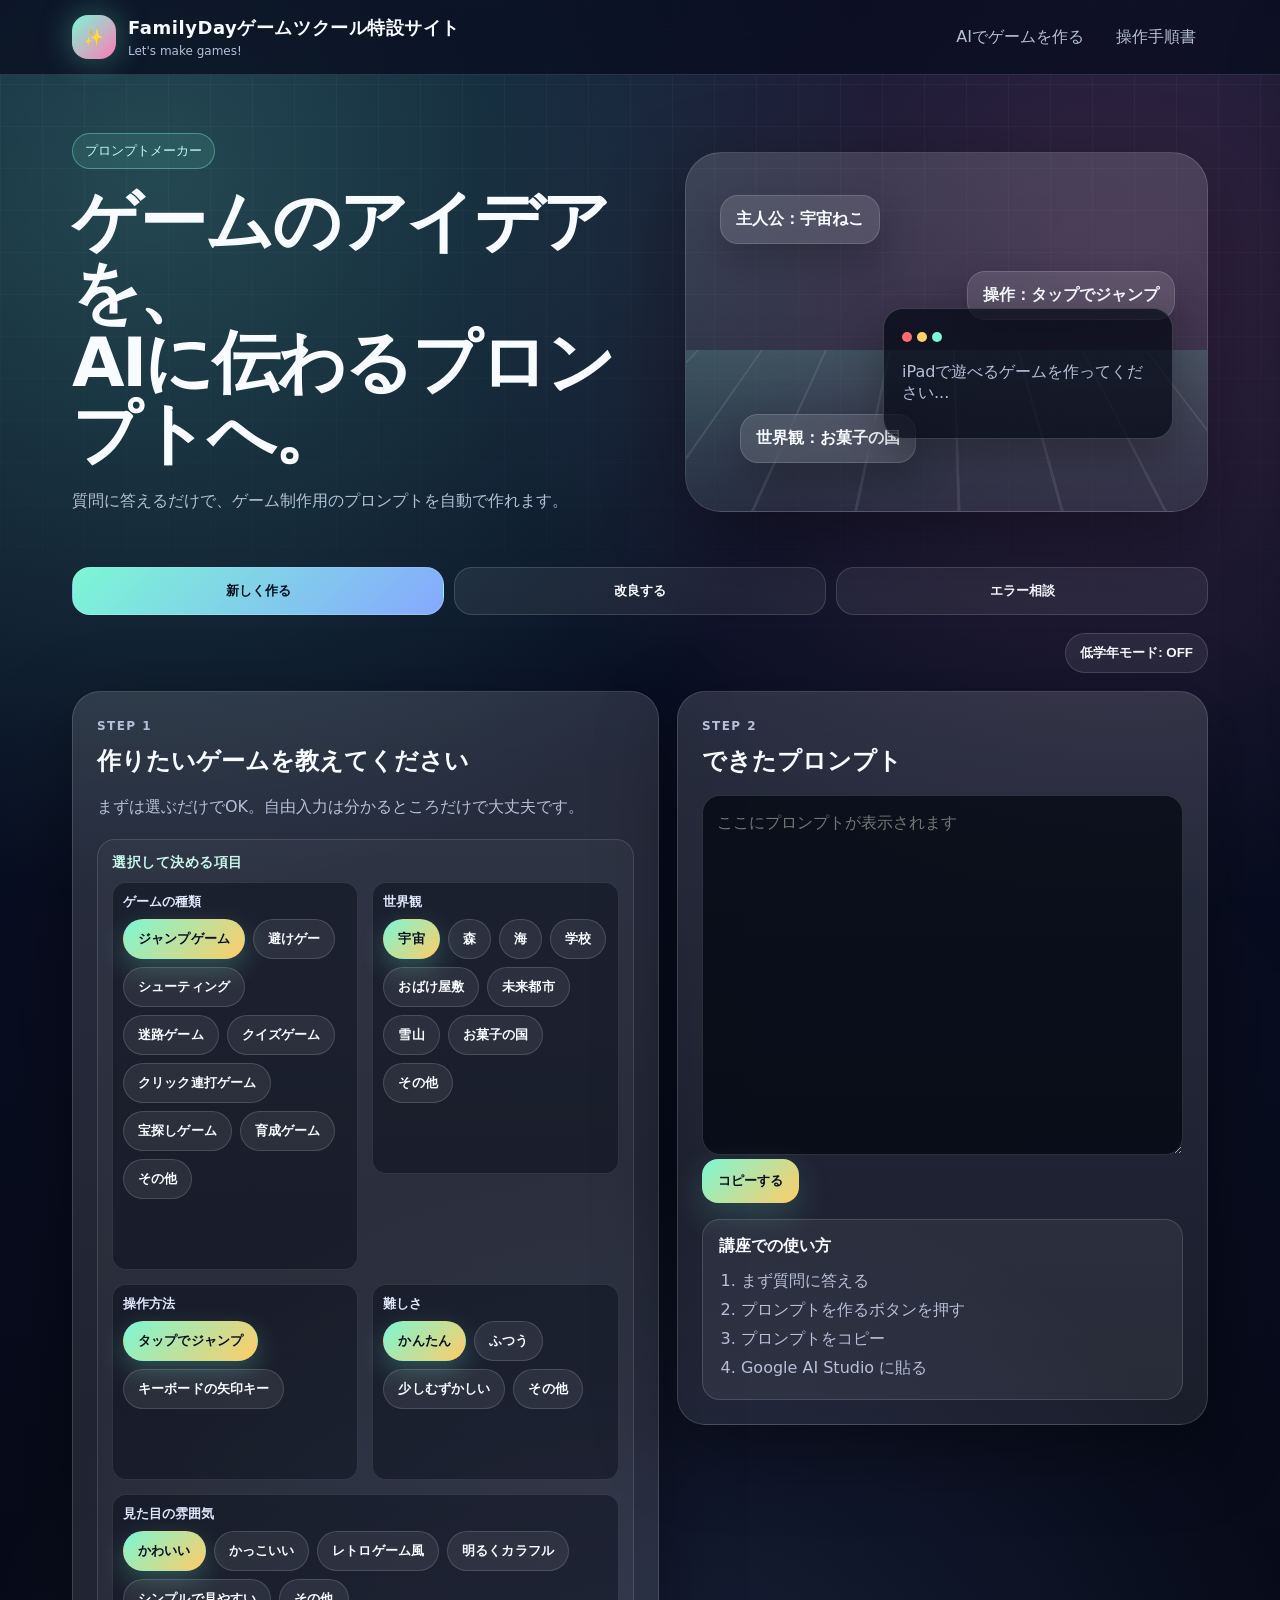
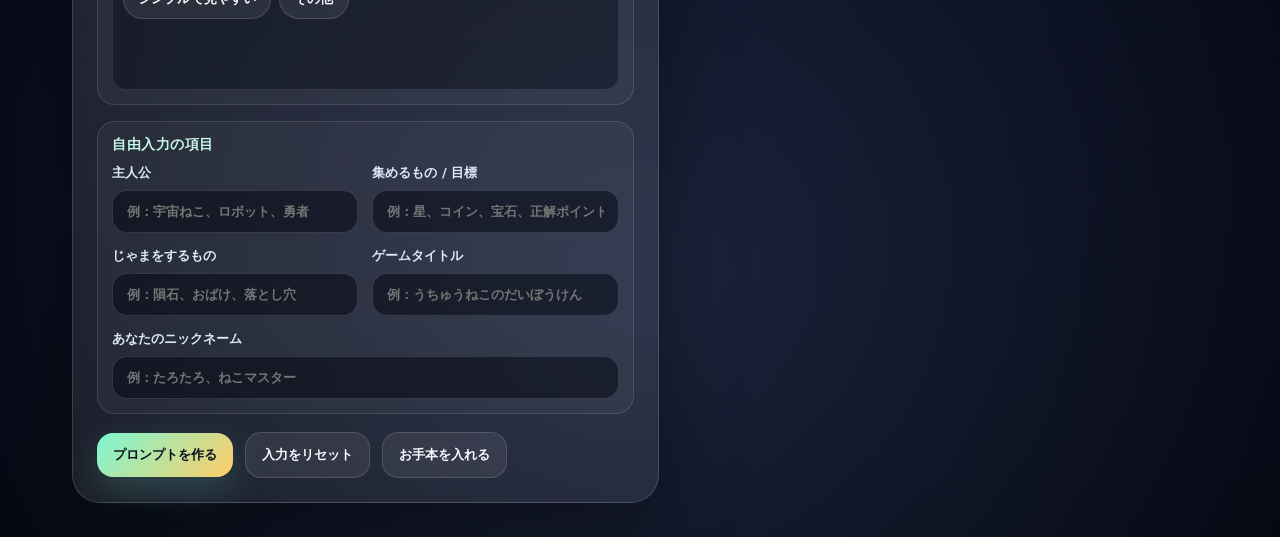
==== commit b68c4d5d: "Merge pull request #25 from RinRin-lol/feature-sei Feature sei" ====
--- a/index.html
+++ b/index.html
@@ -18,7 +18,7 @@
       </a>
       <nav class="top-nav" aria-label="メニュー">
         <a id="navMakeGame" href="https://aistudio.google.com/" target="_blank" rel="noopener noreferrer">AIでゲームを作る</a>
-        <a id="navQrCode" href="#qrSection" aria-controls="qrSection" aria-expanded="false">QRコード</a>
+        <a id="navManual" href="#manualSection" aria-controls="manualSection" aria-expanded="false">操作手順書</a>
       </nav>
     </div>
   </header>
@@ -45,18 +45,65 @@
       </div>
     </section>
 
-    <section class="qr-section" id="qrSection" aria-label="QRコード" aria-hidden="true">
-      <div class="qr-panel">
-        <button type="button" class="qr-close" id="qrCloseButton" aria-label="閉じる">×</button>
-        <div class="qr-copy">
-          <p class="kicker" id="qrKickerText">ゲーム共有QRコード</p>
-          <h2 id="qrTitle">QRコードを表示</h2>
-          <p id="qrLead">講座で配布するQRコードです。必要なときに保存して使えます。</p>
-          <a class="btn primary" id="downloadQrButton" href="img/gamemake.png" download="gamemake.png">QRコードをダウンロード</a>
-        </div>
-        <figure class="qr-figure">
-          <img src="img/gamemake.png" alt="ゲーム作成ページのQRコード" id="qrImage" loading="lazy" />
-        </figure>
+    <section class="manual-section" id="manualSection" aria-label="操作手順書" aria-hidden="true">
+      <div class="manual-panel">
+        <button type="button" class="manual-close" id="manualCloseButton" aria-label="閉じる">×</button>
+        <div class="manual-copy">
+          <p class="kicker" id="manualKickerText">ゲームメイク手順ガイド</p>
+          <h2 id="manualTitle">操作手順書</h2>
+          <p id="manualLead">迷ったときには、この操作手順書を見て進めてください。</p>
+        </div>
+
+        <div class="manual-steps">
+          <article class="manual-step">
+            <h3 id="manualAllTitle">ページの全体</h3>
+            <p id="manualAllBody">こちらが、今回使うプロンプトメーカーの最初の画面です。</p>
+            <figure class="manual-figure">
+              <img src="img/gamemaker_all.png" alt="all画面の全体説明" loading="lazy" />
+            </figure>
+          </article>
+
+          <article class="manual-step">
+            <h3 id="manualMake1Title">選択肢を決める</h3>
+            <p id="manualMake1Body">この画面で、ゲームの種類や世界観などの選択肢を順番に選びます。</p>
+            <figure class="manual-figure">
+              <img src="img/gamemaker_make1.png" alt="make1で選択肢を選ぶ画面" loading="lazy" />
+            </figure>
+          </article>
+
+          <article class="manual-step">
+            <h3 id="manualMake2Title">作成結果を確認</h3>
+            <p id="manualMake2Body">この画面では「プロンプトを作る」を押した後に、作成された文章がどのように表示されるかを確認します。</p>
+            <figure class="manual-figure">
+              <img src="img/gamemaker_make2.png" alt="make2で作成結果を確認する画面" loading="lazy" />
+            </figure>
+          </article>
+
+          <article class="manual-step">
+            <h3 id="manualFixTitle">ゲームを直したいとき</h3>
+            <p id="manualFixBody">ゲームを改善したいとき、挙動を直したいときはこの画面を使って依頼文を作ります。</p>
+            <figure class="manual-figure">
+              <img src="img/gamemaker_fix.png" alt="fixの使い方画面" loading="lazy" />
+            </figure>
+          </article>
+
+          <article class="manual-step">
+            <h3 id="manualErrorTitle">エラーが出たとき</h3>
+            <p id="manualErrorBody">画面が真っ白などのエラーが出たときはこの画面を使って、状況を詳しく伝えます。</p>
+            <figure class="manual-figure">
+              <img src="img/gamemaker_error.png" alt="errorの使い方画面" loading="lazy" />
+            </figure>
+          </article>
+
+          <article class="manual-step">
+            <h3 id="manualAiJumpTitle">Google AI Studio へ移動</h3>
+            <p id="manualAiJumpBody">プロンプトをコピーしたら「ここを押してね」のボタンから Google AI Studio に移動します。</p>
+            <figure class="manual-figure">
+              <img src="img/gamemaker_ai_jump.png" alt="ai_jumpでGoogle AI Studioへ移動する画面" loading="lazy" />
+            </figure>
+          </article>
+        </div>
+
       </div>
     </section>
 
@@ -250,23 +297,6 @@
       </aside>
     </section>
 
-    <section class="cards-section">
-      <article class="info-card">
-        <span>1</span>
-        <h3>最初は選ぶだけ</h3>
-        <p>自由入力を少なくして、作りたいゲームを考えるところからサポートします。</p>
-      </article>
-      <article class="info-card">
-        <span>2</span>
-        <h3>改良もプロンプト化</h3>
-        <p>一度作って終わりではなく、「もっと面白くする」ためのお願い文も作れます。</p>
-      </article>
-      <article class="info-card">
-        <span>3</span>
-        <h3>困った時も相談</h3>
-        <p>画面が真っ白、iPadで動かないなど、トラブル相談用の文章も作れます。</p>
-      </article>
-    </section>
   </main>
 
   <script src="app.js"></script>
--- a/styles.css
+++ b/styles.css
@@ -218,30 +218,29 @@
   opacity: 1;
   pointer-events: auto;
 }
-
-.qr-section {
+.manual-section {
   position: fixed;
   top: 0;
   right: 0;
-  width: min(94vw, 520px);
+  width: min(94vw, 560px);
   height: 100vh;
-  z-index: 25;
+  z-index: 26;
   padding: 18px;
   transform: translateX(102%);
   transition: transform .28s ease;
   pointer-events: none;
 }
 
-.qr-section.open {
+.manual-section.open {
   transform: translateX(0);
   pointer-events: auto;
 }
 
-.qr-panel {
+.manual-panel {
   position: relative;
   border: 1px solid var(--line);
   border-radius: var(--radius);
-  background: linear-gradient(180deg, var(--panel-strong), var(--panel));
+  background: linear-gradient(180deg, rgba(124, 247, 212, .14), rgba(255, 255, 255, .06));
   box-shadow: var(--shadow);
   padding: 24px;
   display: grid;
@@ -252,6 +251,7 @@
   align-content: start;
 }
 
+.manual-close,
 .qr-close {
   position: absolute;
   top: 12px;
@@ -267,33 +267,64 @@
   line-height: 1;
 }
 
-.qr-copy h2 {
+.manual-copy h2 {
   margin: 0 0 10px;
   font-size: 30px;
   padding-right: 42px;
 }
 
-.qr-copy p {
-  margin: 0 0 14px;
+.manual-copy p {
+  margin: 0;
   color: var(--muted);
   line-height: 1.8;
 }
 
-.qr-figure {
+.manual-steps {
+  display: grid;
+  gap: 14px;
+}
+
+.manual-step {
+  border: 1px solid var(--line);
+  border-radius: 18px;
+  padding: 14px;
+  background: rgba(7, 14, 30, .55);
+}
+
+.manual-step h3 {
+  margin: 0 0 8px;
+  font-size: 17px;
+}
+
+.manual-step p {
+  margin: 0 0 10px;
+  color: var(--muted);
+  line-height: 1.7;
+}
+
+.manual-figure {
   margin: 0;
-  display: grid;
-  place-items: center;
-  border: 1px solid var(--line);
-  border-radius: 20px;
-  background: rgba(255, 255, 255, .06);
-  padding: 12px;
-}
-
-.qr-figure img {
+  border: 1px solid var(--line);
+  border-radius: 14px;
+  padding: 8px;
+  background: rgba(255,255,255,.05);
+}
+
+.manual-figure img {
   display: block;
-  width: min(100%, 280px);
+  width: 100%;
   height: auto;
-  border-radius: 12px;
+  border-radius: 10px;
+}
+
+.manual-note {
+  margin-top: 4px;
+  border: 1px solid rgba(124, 247, 212, .35);
+  border-radius: 16px;
+  background: rgba(124, 247, 212, .1);
+  color: #d7fff3;
+  padding: 12px 14px;
+  font-weight: 700;
 }
 
 .reading-mode-bar {
@@ -497,49 +528,23 @@
 .hint-box strong { color: var(--text); }
 .hint-box ol { margin: 10px 0 0; padding-left: 22px; line-height: 1.8; }
 
-.cards-section {
-  max-width: 1180px;
-  margin: auto;
-  padding: 8px 22px 80px;
-  display: grid;
-  grid-template-columns: repeat(3, 1fr);
-  gap: 14px;
-}
-.info-card {
-  border: 1px solid var(--line);
-  border-radius: 24px;
-  background: rgba(255,255,255,.07);
-  padding: 20px;
-}
-.info-card span {
-  width: 34px;
-  height: 34px;
-  display: grid;
-  place-items: center;
-  border-radius: 12px;
-  color: #07101f;
-  background: linear-gradient(135deg, var(--primary), var(--accent));
-  font-weight: 900;
-}
-.info-card h3 { margin: 14px 0 8px; }
-.info-card p { margin: 0; color: var(--muted); line-height: 1.7; }
-
 @media (max-width: 860px) {
   .top-nav { display: none; }
   .hero, .workspace { grid-template-columns: 1fr; }
   .hero-card { min-height: 270px; }
   .mode-tabs { grid-template-columns: repeat(2, 1fr); }
-  .cards-section { grid-template-columns: 1fr; }
   .reading-mode-bar { justify-content: stretch; }
   #readingModeToggle { width: 100%; }
 }
+
 @media (max-width: 560px) {
-  .qr-section { width: 100vw; padding: 12px; }
-  .qr-panel { padding: 18px; }
+  .manual-section { width: 100vw; padding: 12px; }
+  .manual-panel { padding: 18px; }
   .form-grid { grid-template-columns: 1fr; }
   .panel-grid { grid-template-columns: 1fr; }
   h1 { font-size: 38px; }
   .hero { padding-top: 34px; }
   .mode-tabs { grid-template-columns: 1fr; }
   .panel { padding: 18px; }
-}
+  .manual-copy h2 { font-size: 24px; }
+}
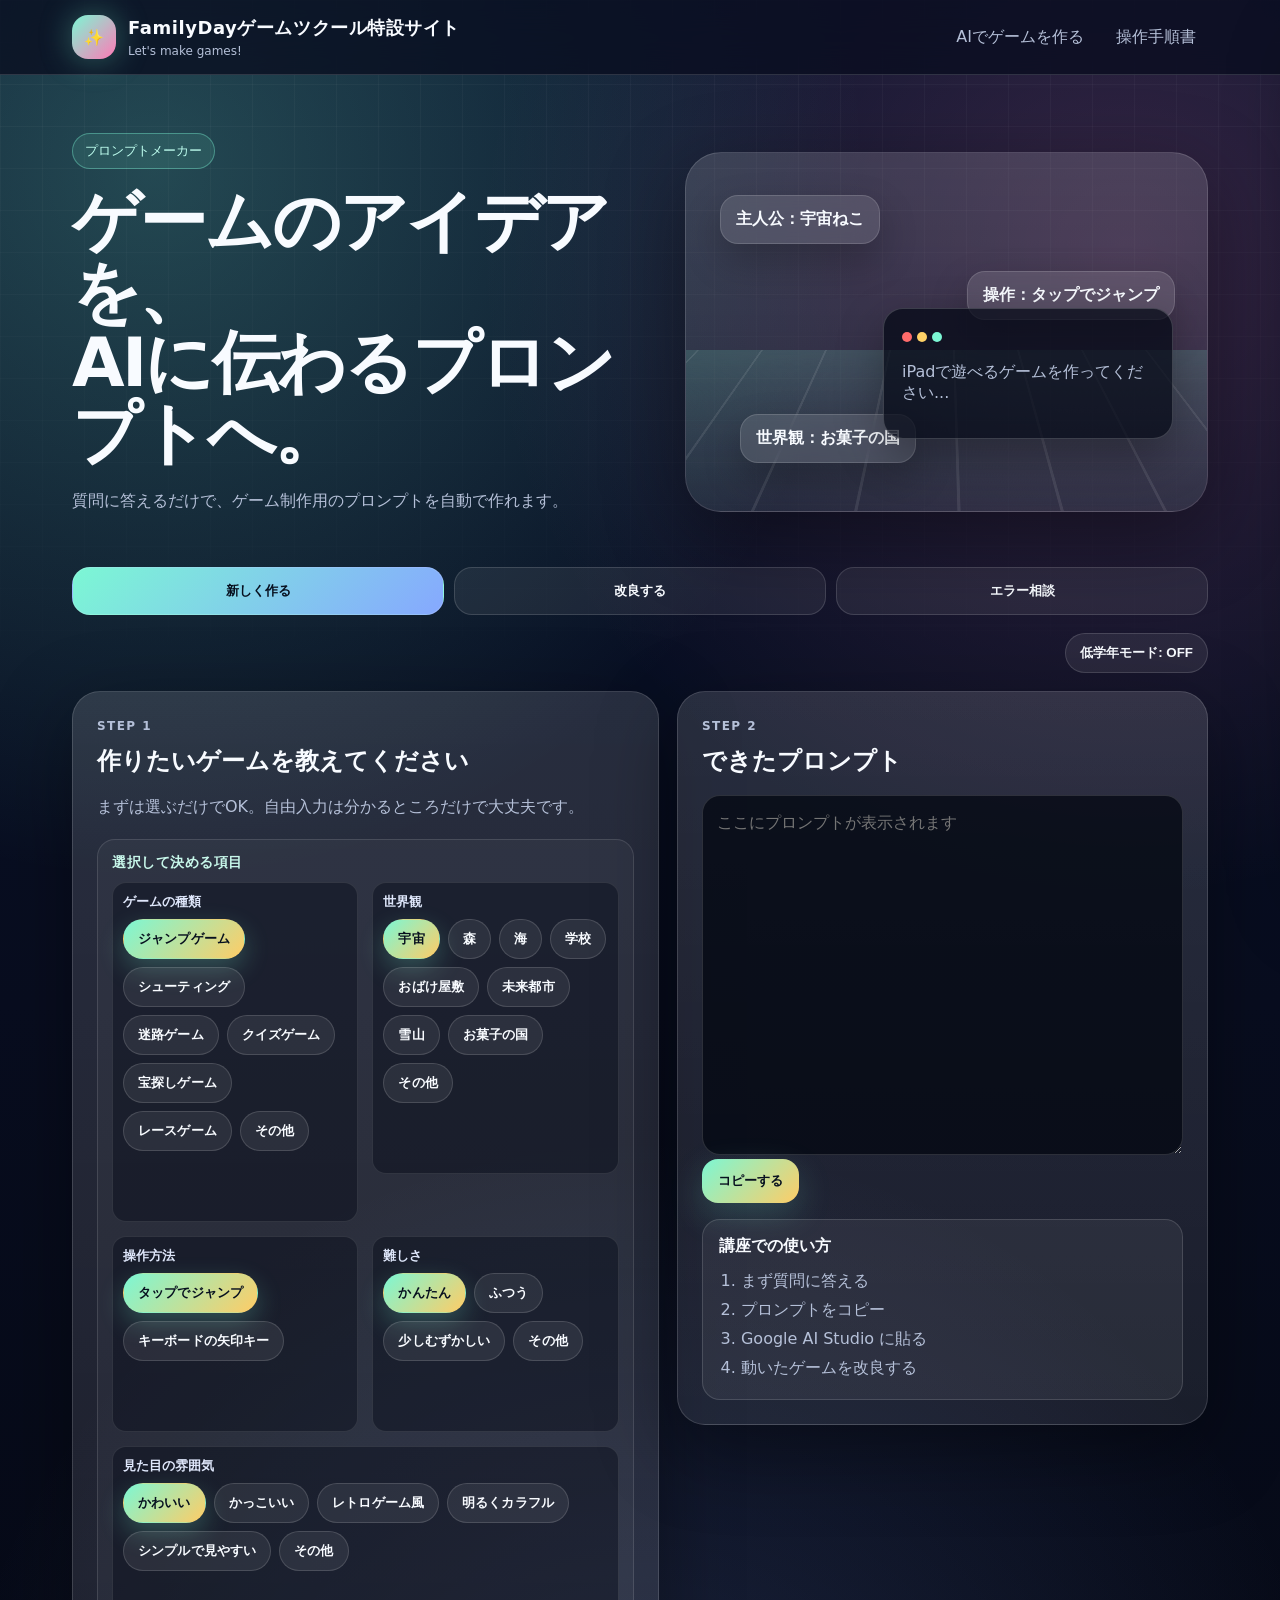
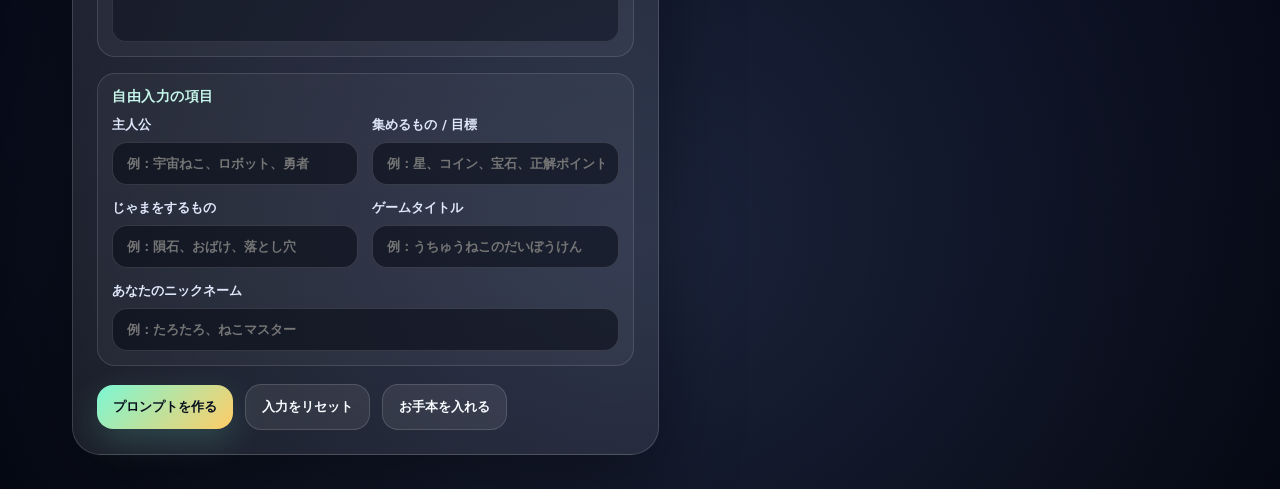
==== commit f122c227: "ゲームジャンルの変更2" ====
--- a/index.html
+++ b/index.html
@@ -133,13 +133,11 @@
                 ゲームの種類
                 <select id="genre">
                   <option>ジャンプゲーム</option>
-                  <option>避けゲー</option>
                   <option>シューティング</option>
                   <option>迷路ゲーム</option>
                   <option>クイズゲーム</option>
-                  <option>クリック連打ゲーム</option>
                   <option>宝探しゲーム</option>
-                  <option>育成ゲーム</option>
+                  <option>レースゲーム</option>
                   <option value="__other__">その他</option>
                 </select>
                 <div class="other-slot"><input id="genreOther" class="hidden" placeholder="その他のゲームの種類を入力" /></div>
